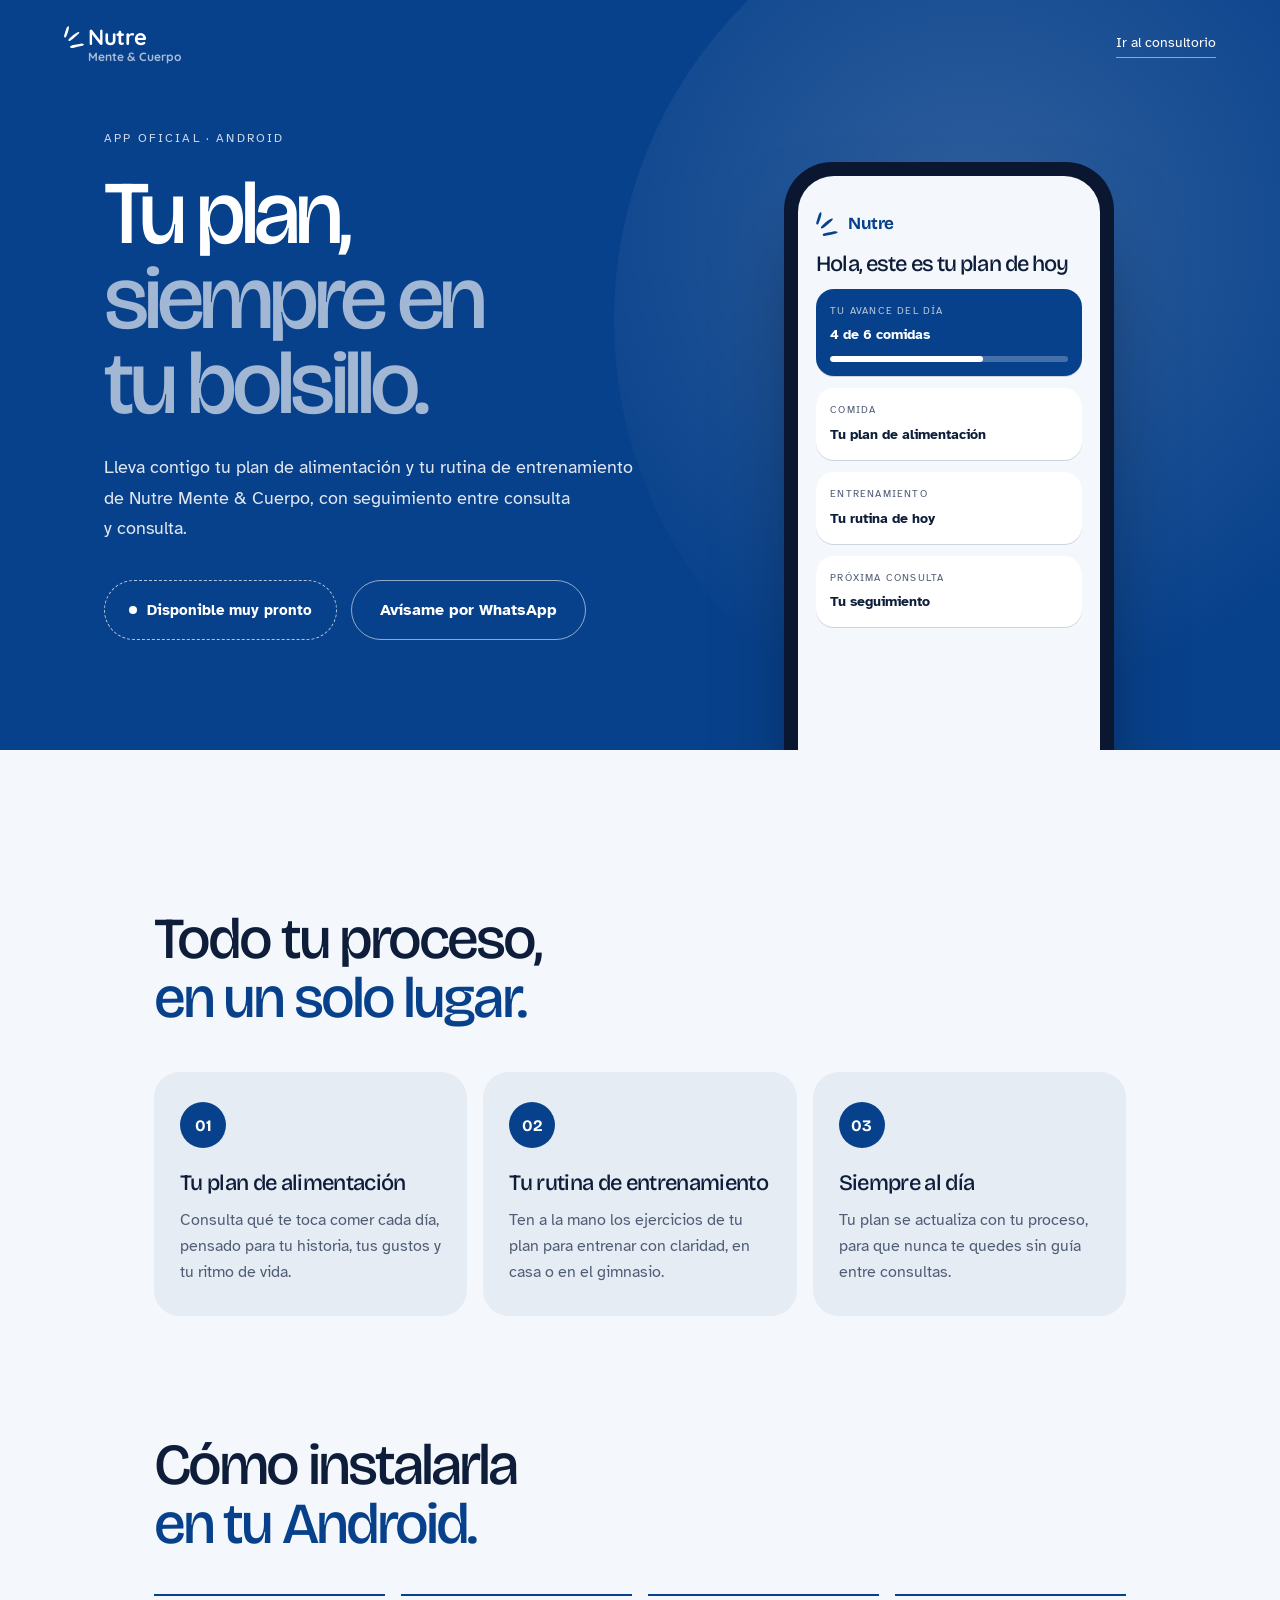
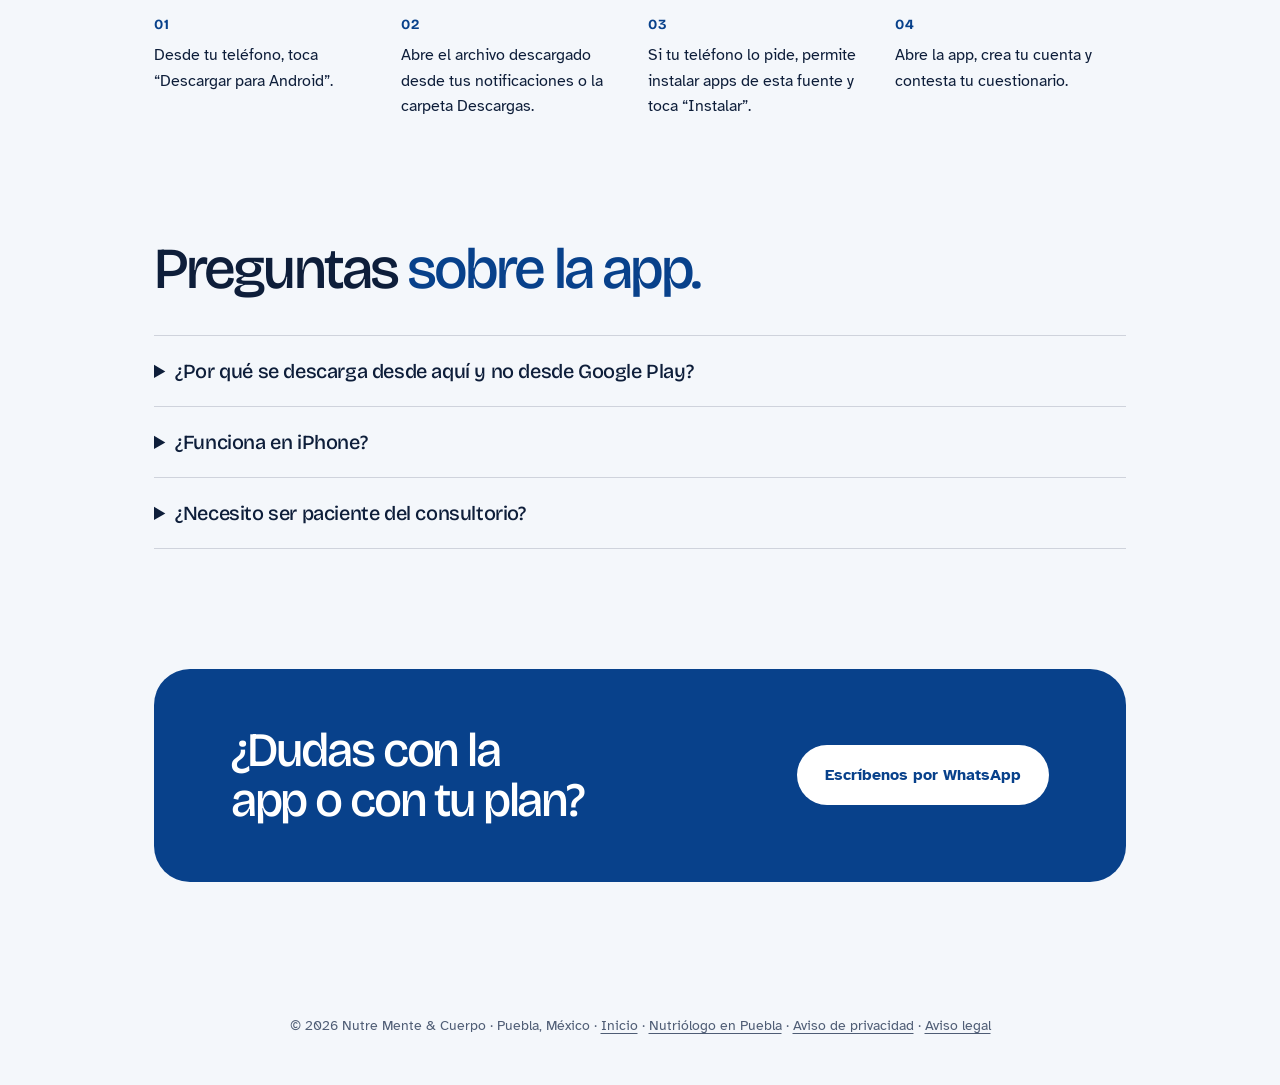
==== app/index.html @ 56020a26 "Pagina propia de la app en /app/" ====
<!doctype html>
<html lang="es">
  <head>
    <meta charset="UTF-8" />
    <meta name="viewport" content="width=device-width, initial-scale=1.0, viewport-fit=cover" />
    <base href="/" />
    <title>App Nutre Mente & Cuerpo | Descarga para Android</title>
    <meta name="description" content="Descarga la app de Nutre Mente & Cuerpo: tu plan de alimentación y tu rutina de entrenamiento siempre a la mano. Consultorio de nutrición y psicología en Puebla." />
    <link rel="canonical" href="https://nutrementeycuerpo.github.io/app/" />
    <meta name="theme-color" content="#08418b" />
    <link rel="icon" href="favicon.svg" type="image/svg+xml" />
    <link rel="apple-touch-icon" href="apple-touch-icon.png" />
    <meta property="og:type" content="website" />
    <meta property="og:locale" content="es_MX" />
    <meta property="og:title" content="App Nutre Mente & Cuerpo" />
    <meta property="og:description" content="Tu plan de alimentación y tu rutina, siempre en tu bolsillo." />
    <meta property="og:url" content="https://nutrementeycuerpo.github.io/app/" />
    <meta property="og:image" content="https://nutrementeycuerpo.github.io/og-image.jpg" />
    <meta name="twitter:card" content="summary_large_image" />
    <link rel="preconnect" href="https://fonts.googleapis.com" />
    <link rel="preconnect" href="https://fonts.gstatic.com" crossorigin />
    <link rel="stylesheet" href="https://fonts.googleapis.com/css2?family=Atkinson+Hyperlegible:ital,wght@0,400;0,700;1,400&family=Bricolage+Grotesque:opsz,wght@12..96,400..700&family=Quicksand:wght@500;700&display=swap" />
    <link rel="stylesheet" href="styles.css?v=20261006u" />
    <style>
      body { background: var(--paper); }
      .ap-top { position: relative; z-index: 2; padding: 26px 5vw; display: flex; align-items: center; justify-content: space-between; gap: 16px; color: white; }
      .ap-top a.back { font-size: 14px; border-bottom: 1px solid rgba(255,255,255,.5); padding-bottom: 3px; }

      /* Hero */
      .ap-hero { position: relative; overflow: hidden; color: white; background: var(--forest); }
      .ap-hero::before { content: ""; position: absolute; right: -18vw; top: -10vw; width: 70vw; aspect-ratio: 1; border-radius: 50%; background: radial-gradient(circle at 40% 40%, rgba(255,255,255,.16), rgba(255,255,255,0) 62%); pointer-events: none; }
      .ap-hero-in { position: relative; max-width: 1200px; margin: 0 auto; padding: 40px 5vw 0; display: grid; grid-template-columns: 1.1fr .9fr; gap: 5vw; align-items: end; }
      .ap-hero-copy { padding-bottom: 110px; }
      .ap-kicker { font-size: 12px; letter-spacing: .18em; text-transform: uppercase; opacity: .8; }
      .ap-hero h1 { margin-top: 22px; font: 500 clamp(46px, 7vw, 96px)/.95 var(--display); letter-spacing: -.055em; }
      .ap-hero h1 span { display: block; opacity: .62; }
      .ap-lead { max-width: 46ch; margin-top: 26px; font-size: 18px; line-height: 1.7; opacity: .88; }

      .ap-actions { margin-top: 36px; display: flex; flex-wrap: wrap; gap: 14px; align-items: center; }
      .ap-btn { display: inline-flex; align-items: center; gap: 12px; min-height: 60px; padding: 0 28px; border-radius: 999px; background: white; color: var(--forest); font-size: 16px; font-weight: 700; transition: transform .3s ease; }
      .ap-btn:hover { transform: translateY(-2px); }
      .ap-btn svg { width: 22px; height: 22px; }
      .ap-btn-ghost { background: transparent; color: white; border: 1px solid rgba(255,255,255,.55); }
      .ap-meta { font-size: 13px; opacity: .75; }
      .ap-soon-tag { display: inline-flex; align-items: center; gap: 10px; min-height: 60px; padding: 0 24px; border-radius: 999px; border: 1px dashed rgba(255,255,255,.7); font-size: 15px; font-weight: 700; }
      .ap-soon-tag i { width: 8px; height: 8px; border-radius: 50%; background: white; animation: ap-pulse 1.6s ease-in-out infinite; }
      @keyframes ap-pulse { 50% { opacity: .25; } }
      .ap-soon { display: none; }
      .is-soon .ap-file { display: none; }
      .is-soon .ap-soon { display: inline-flex; }

      /* Teléfono */
      .ap-phone { justify-self: center; width: min(330px, 80vw); aspect-ratio: 9 / 18.5; margin-bottom: -90px; padding: 14px; border-radius: 48px; background: #0b1730; box-shadow: 0 50px 90px -30px rgba(0,0,0,.55); }
      .ap-screen { height: 100%; border-radius: 36px; overflow: hidden; display: flex; flex-direction: column; gap: 12px; padding: 36px 18px 20px; background: var(--paper); color: var(--ink); }
      .ap-screen .hdr { display: flex; align-items: center; gap: 10px; color: var(--forest); font: 700 17px/1 var(--display); letter-spacing: -.03em; }
      .ap-screen .hdr svg { width: 22px; height: 24px; fill: var(--forest); }
      .ap-screen .hi { margin-top: 4px; font: 500 22px/1.15 var(--display); letter-spacing: -.04em; }
      .ap-card { border-radius: 18px; padding: 14px; background: white; box-shadow: 0 1px 0 var(--line); }
      .ap-card small { display: block; color: var(--muted); font-size: 10px; letter-spacing: .12em; text-transform: uppercase; }
      .ap-card strong { display: block; margin-top: 4px; font-size: 14px; }
      .ap-card.blue { background: var(--forest); color: white; }
      .ap-card.blue small { color: rgba(255,255,255,.7); }
      .ap-bar { height: 6px; margin-top: 10px; border-radius: 99px; background: rgba(255,255,255,.25); overflow: hidden; }
      .ap-bar i { display: block; width: 64%; height: 100%; border-radius: inherit; background: white; }

      /* Secciones */
      .ap-sec { max-width: 1100px; margin: 0 auto; padding: 160px 5vw 40px; }
      .ap-sec + .ap-sec { padding-top: 80px; }
      .ap-sec h2 { max-width: 18ch; font: 500 clamp(34px, 4.6vw, 58px)/1.02 var(--display); letter-spacing: -.05em; color: var(--ink); }
      .ap-sec h2 span { color: var(--forest); }
      .ap-feats { margin-top: 44px; display: grid; grid-template-columns: repeat(3, 1fr); gap: 16px; }
      .ap-feat { padding: 30px 26px; border-radius: 26px; background: var(--cream); }
      .ap-feat b { display: grid; place-items: center; width: 46px; height: 46px; border-radius: 50%; background: var(--forest); color: white; font: 700 16px var(--display); }
      .ap-feat h3 { margin-top: 22px; font: 500 22px/1.2 var(--display); letter-spacing: -.03em; color: var(--ink); }
      .ap-feat p { margin-top: 10px; color: var(--muted); font-size: 16px; line-height: 1.65; }

      .ap-steps { margin-top: 40px; display: grid; grid-template-columns: repeat(4, 1fr); gap: 16px; counter-reset: s; list-style: none; }
      .ap-steps li { counter-increment: s; padding-top: 20px; border-top: 2px solid var(--forest); color: var(--ink); font-size: 16px; line-height: 1.6; }
      .ap-steps li::before { content: "0" counter(s); display: block; margin-bottom: 10px; color: var(--forest); font: 700 14px var(--display); letter-spacing: .08em; }

      .ap-faq { margin-top: 36px; }
      .ap-faq details { border-top: 1px solid var(--line); padding: 22px 0; }
      .ap-faq details:last-child { border-bottom: 1px solid var(--line); }
      .ap-faq summary { cursor: pointer; font: 500 20px/1.3 var(--display); letter-spacing: -.02em; color: var(--ink); }
      .ap-faq p { margin-top: 12px; max-width: 62ch; color: var(--muted); font-size: 16px; line-height: 1.7; }

      .ap-cta { max-width: 1100px; margin: 80px auto 0; padding: 0 5vw 100px; }
      .ap-cta-box { padding: 56px 6vw; border-radius: 36px; color: white; background: var(--forest); display: flex; flex-wrap: wrap; gap: 24px; align-items: center; justify-content: space-between; }
      .ap-cta-box h2 { max-width: 16ch; font: 500 clamp(30px, 4vw, 48px)/1.05 var(--display); letter-spacing: -.045em; }
      .ap-foot { padding: 32px 5vw 48px; text-align: center; font-size: 14px; color: var(--muted); }
      .ap-foot a { text-decoration: underline; text-underline-offset: 3px; }

      @media (max-width: 900px) {
        .ap-hero-in { grid-template-columns: 1fr; padding-top: 20px; }
        .ap-hero-copy { padding-bottom: 40px; }
        .ap-phone { width: min(260px, 72vw); }
        .ap-feats { grid-template-columns: 1fr; }
        .ap-steps { grid-template-columns: 1fr 1fr; }
        .ap-sec { padding-top: 140px; }
      }
      @media (max-width: 560px) {
        .ap-steps { grid-template-columns: 1fr; }
        .ap-top a.back { display: none; }
      }
      @media (prefers-reduced-motion: reduce) { .ap-soon-tag i { animation: none; } .ap-btn { transition: none; } }
    </style>
  </head>
  <!-- Mientras no exista el APK, deja la clase "is-soon" en <body>. Cuando subas el APK a GitHub Releases
       con el nombre nutre-mente-y-cuerpo.apk, quita "is-soon" y los botones de descarga se activan solos. -->
  <body class="is-soon">
    <section class="ap-hero">
      <header class="ap-top">
        <a class="brand brand-light" href="./" aria-label="Nutre Mente & Cuerpo, inicio">
          <svg aria-hidden="true" class="mark" viewBox="-0.5 0 265.9 295.4"><path d="M265.4,250.5c-9.2,10.7-21.2,15.6-34.9,18.4c-32.8,6.8-65.4,14.8-98.2,21.7c-10.9,2.2-21.9,3.6-32.9,4.2c-10.1,0.6-17-4.6-18.6-12.2c-1.6-7.9,3-16.1,13.2-18.7c16.8-4.3,34-7,51-10.6c25.8-5.4,51.4-11.5,77.2-16.2c15-2.8,29.9-0.7,43.1,8L265.4,250.5z M56.4,0c-11.1,6.7-20,15.6-24.1,27.9c-10.6,31.8-20.7,63.8-30.4,96c-1.9,6.3-2.4,13-1.5,19.5c0.6,4.3,4.3,10.3,7.8,11.3c4.1,1.1,9.9-1.8,14.2-4.2c2.5-1.4,4.1-5.1,5.4-8.1c14.8-35.8,29.3-71.7,35.6-110.1C65.1,22,61.3,10.8,60,0H56.4z M175.2,87.6c-28.9,18.3-58.2,35.8-81.7,61.4c-5.6,6.1-12.9,10.7-19,16.4c-5.4,5.1-11,10.2-15.2,16.3c-3.8,5.4-4,12.1,1.4,17.3c5.1,4.9,11.3,4.4,16.7,1.1c11.5-7,23.4-13.7,33.7-22.2c20.5-17.1,40.1-35.2,59.9-53c7.8-7,15.6-14.1,23.1-21.4c5.8-5.7,10.5-12.2,9.6-21.6C193,79.2,183.7,82.2,175.2,87.6z" /></svg>
          <span translate="no"><strong>Nutre</strong><small>Mente &amp; Cuerpo</small></span>
        </a>
        <a class="back" href="./">Ir al consultorio</a>
      </header>
      <div class="ap-hero-in">
        <div class="ap-hero-copy">
          <div class="ap-kicker">App oficial · Android</div>
          <h1>Tu plan, <span>siempre en tu bolsillo.</span></h1>
          <p class="ap-lead">
            Lleva contigo tu plan de alimentación y tu rutina de entrenamiento de Nutre Mente &amp; Cuerpo,
            con seguimiento entre consulta y consulta.
          </p>
          <div class="ap-actions">
            <a class="ap-btn ap-file" href="https://github.com/nutrementeycuerpo/nutrementeycuerpo.github.io/releases/latest/download/nutre-mente-y-cuerpo.apk" download>
              <svg aria-hidden="true" viewBox="0 0 24 24" fill="none" stroke="currentColor" stroke-width="2" stroke-linecap="round" stroke-linejoin="round"><path d="M12 3v12M7 10l5 5 5-5M5 21h14" /></svg>
              Descargar para Android
            </a>
            <span class="ap-meta ap-file">Archivo APK · Para teléfonos Android</span>
            <span class="ap-soon-tag ap-soon"><i></i>Disponible muy pronto</span>
            <a class="ap-btn ap-btn-ghost ap-soon" href="https://wa.me/5212215755446?text=Hola%2C%20quiero%20que%20me%20avisen%20cuando%20est%C3%A9%20lista%20la%20app%20de%20Nutre%20Mente%20%26%20Cuerpo" target="_blank" rel="noreferrer">Avísame por WhatsApp</a>
          </div>
        </div>
        <div class="ap-phone" aria-hidden="true">
          <div class="ap-screen">
            <div class="hdr"><svg viewBox="-0.5 0 265.9 295.4"><path d="M265.4,250.5c-9.2,10.7-21.2,15.6-34.9,18.4c-32.8,6.8-65.4,14.8-98.2,21.7c-10.9,2.2-21.9,3.6-32.9,4.2c-10.1,0.6-17-4.6-18.6-12.2c-1.6-7.9,3-16.1,13.2-18.7c16.8-4.3,34-7,51-10.6c25.8-5.4,51.4-11.5,77.2-16.2c15-2.8,29.9-0.7,43.1,8L265.4,250.5z M56.4,0c-11.1,6.7-20,15.6-24.1,27.9c-10.6,31.8-20.7,63.8-30.4,96c-1.9,6.3-2.4,13-1.5,19.5c0.6,4.3,4.3,10.3,7.8,11.3c4.1,1.1,9.9-1.8,14.2-4.2c2.5-1.4,4.1-5.1,5.4-8.1c14.8-35.8,29.3-71.7,35.6-110.1C65.1,22,61.3,10.8,60,0H56.4z M175.2,87.6c-28.9,18.3-58.2,35.8-81.7,61.4c-5.6,6.1-12.9,10.7-19,16.4c-5.4,5.1-11,10.2-15.2,16.3c-3.8,5.4-4,12.1,1.4,17.3c5.1,4.9,11.3,4.4,16.7,1.1c11.5-7,23.4-13.7,33.7-22.2c20.5-17.1,40.1-35.2,59.9-53c7.8-7,15.6-14.1,23.1-21.4c5.8-5.7,10.5-12.2,9.6-21.6C193,79.2,183.7,82.2,175.2,87.6z" /></svg>Nutre</div>
            <div class="hi">Hola, este es tu plan de hoy</div>
            <div class="ap-card blue"><small>Tu avance del día</small><strong>4 de 6 comidas</strong><div class="ap-bar"><i></i></div></div>
            <div class="ap-card"><small>Comida</small><strong>Tu plan de alimentación</strong></div>
            <div class="ap-card"><small>Entrenamiento</small><strong>Tu rutina de hoy</strong></div>
            <div class="ap-card"><small>Próxima consulta</small><strong>Tu seguimiento</strong></div>
          </div>
        </div>
      </div>
    </section>

    <main>
      <section class="ap-sec">
        <h2>Todo tu proceso, <span>en un solo lugar.</span></h2>
        <div class="ap-feats">
          <article class="ap-feat">
            <b>01</b>
            <h3>Tu plan de alimentación</h3>
            <p>Consulta qué te toca comer cada día, pensado para tu historia, tus gustos y tu ritmo de vida.</p>
          </article>
          <article class="ap-feat">
            <b>02</b>
            <h3>Tu rutina de entrenamiento</h3>
            <p>Ten a la mano los ejercicios de tu plan para entrenar con claridad, en casa o en el gimnasio.</p>
          </article>
          <article class="ap-feat">
            <b>03</b>
            <h3>Siempre al día</h3>
            <p>Tu plan se actualiza con tu proceso, para que nunca te quedes sin guía entre consultas.</p>
          </article>
        </div>
      </section>

      <section class="ap-sec">
        <h2>Cómo instalarla <span>en tu Android.</span></h2>
        <ol class="ap-steps">
          <li>Desde tu teléfono, toca “Descargar para Android”.</li>
          <li>Abre el archivo descargado desde tus notificaciones o la carpeta Descargas.</li>
          <li>Si tu teléfono lo pide, permite instalar apps de esta fuente y toca “Instalar”.</li>
          <li>Abre la app, crea tu cuenta y contesta tu cuestionario.</li>
        </ol>
      </section>

      <section class="ap-sec">
        <h2>Preguntas <span>sobre la app.</span></h2>
        <div class="ap-faq">
          <details>
            <summary>¿Por qué se descarga desde aquí y no desde Google Play?</summary>
            <p>Por ahora la app se instala con un archivo APK directamente desde esta página. Es nuestra app oficial; solo descárgala desde este sitio.</p>
          </details>
          <details>
            <summary>¿Funciona en iPhone?</summary>
            <p>Esta descarga es solo para teléfonos Android. Si tienes iPhone, escríbenos por WhatsApp y te contamos cómo llevar tu seguimiento.</p>
          </details>
          <details>
            <summary>¿Necesito ser paciente del consultorio?</summary>
            <p>La app está pensada para acompañar tu proceso de nutrición con nosotros. Si aún no eres paciente, escríbenos y te ayudamos a agendar tu primera consulta.</p>
          </details>
        </div>
      </section>

      <section class="ap-cta">
        <div class="ap-cta-box">
          <h2>¿Dudas con la app o con tu plan?</h2>
          <a class="ap-btn" href="https://wa.me/5212215755446?text=Hola%2C%20tengo%20una%20duda%20sobre%20la%20app%20de%20Nutre%20Mente%20%26%20Cuerpo" target="_blank" rel="noreferrer">Escríbenos por WhatsApp</a>
        </div>
      </section>
    </main>

    <footer class="ap-foot">
      © 2026 Nutre Mente &amp; Cuerpo · Puebla, México ·
      <a href="./">Inicio</a> ·
      <a href="nutriologo-puebla.html">Nutriólogo en Puebla</a> ·
      <a href="aviso-de-privacidad.html">Aviso de privacidad</a> ·
      <a href="aviso-legal.html">Aviso legal</a>
    </footer>
  </body>
</html>
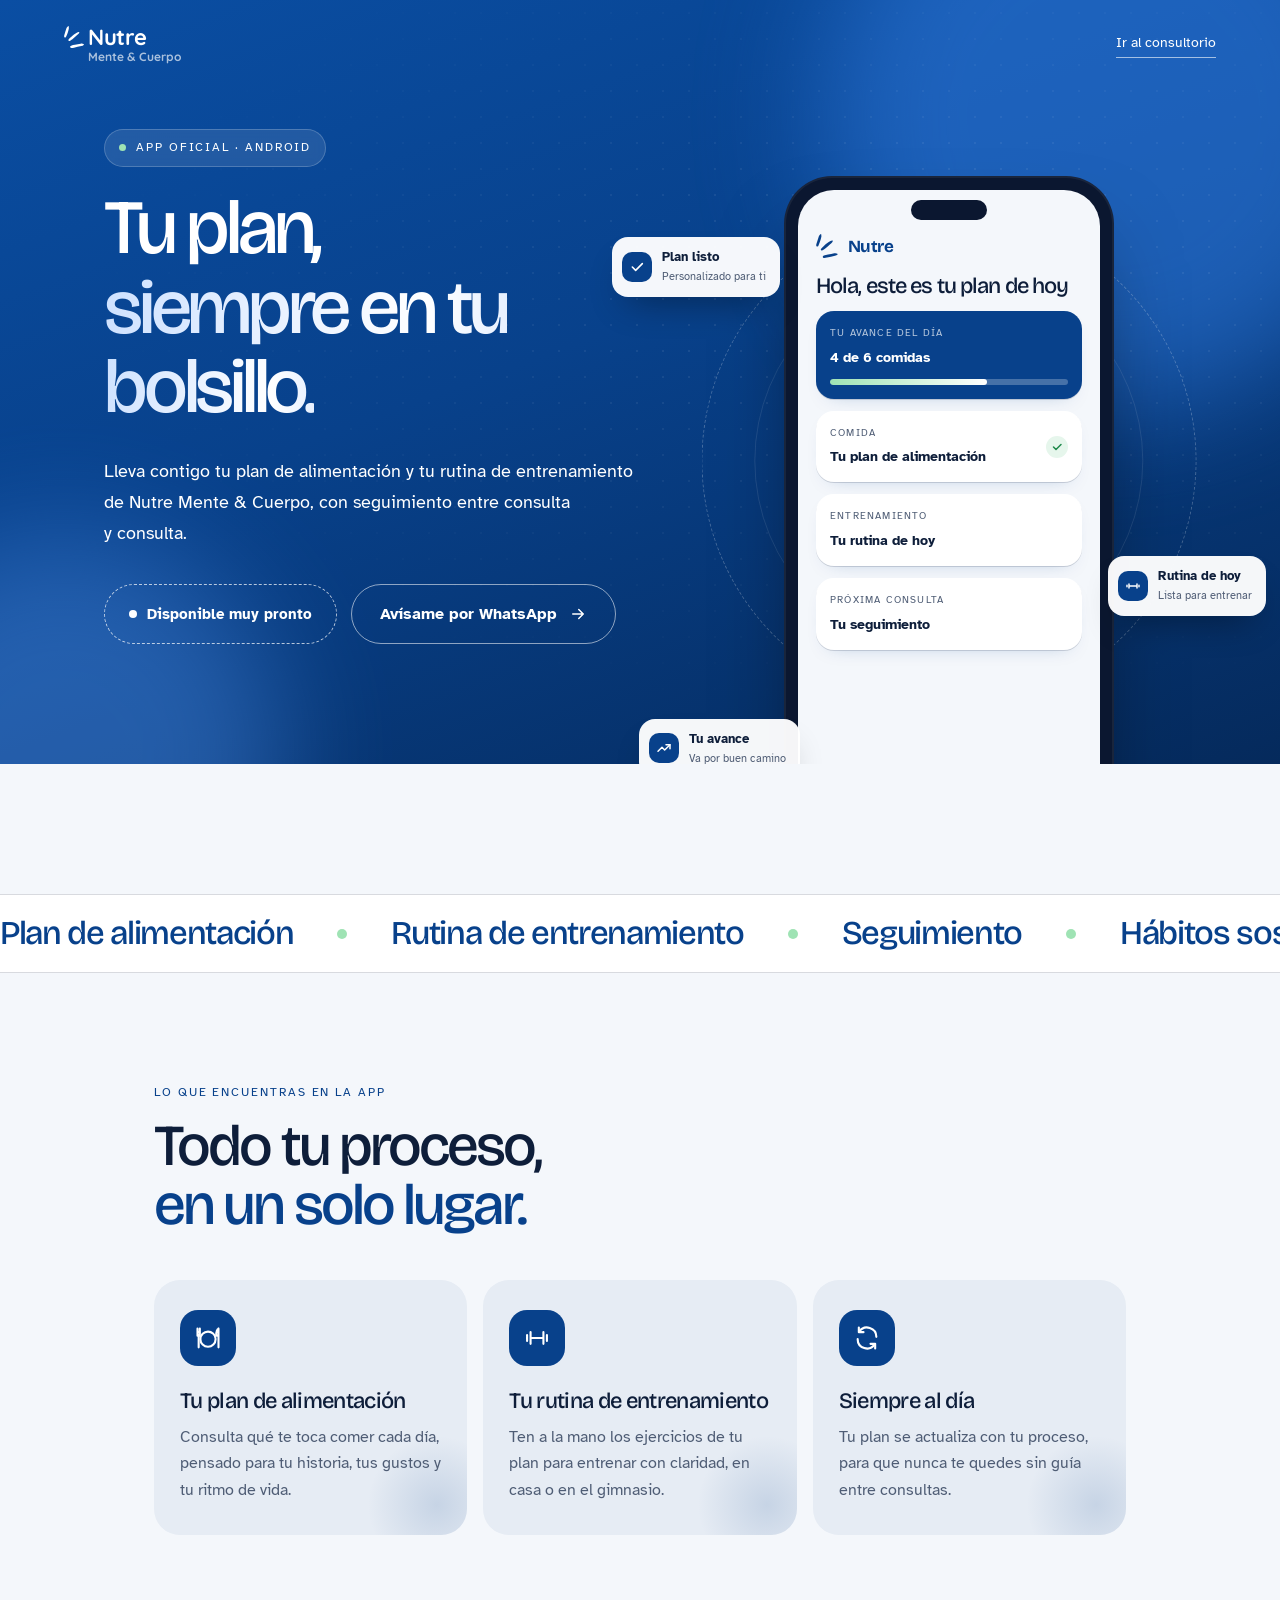
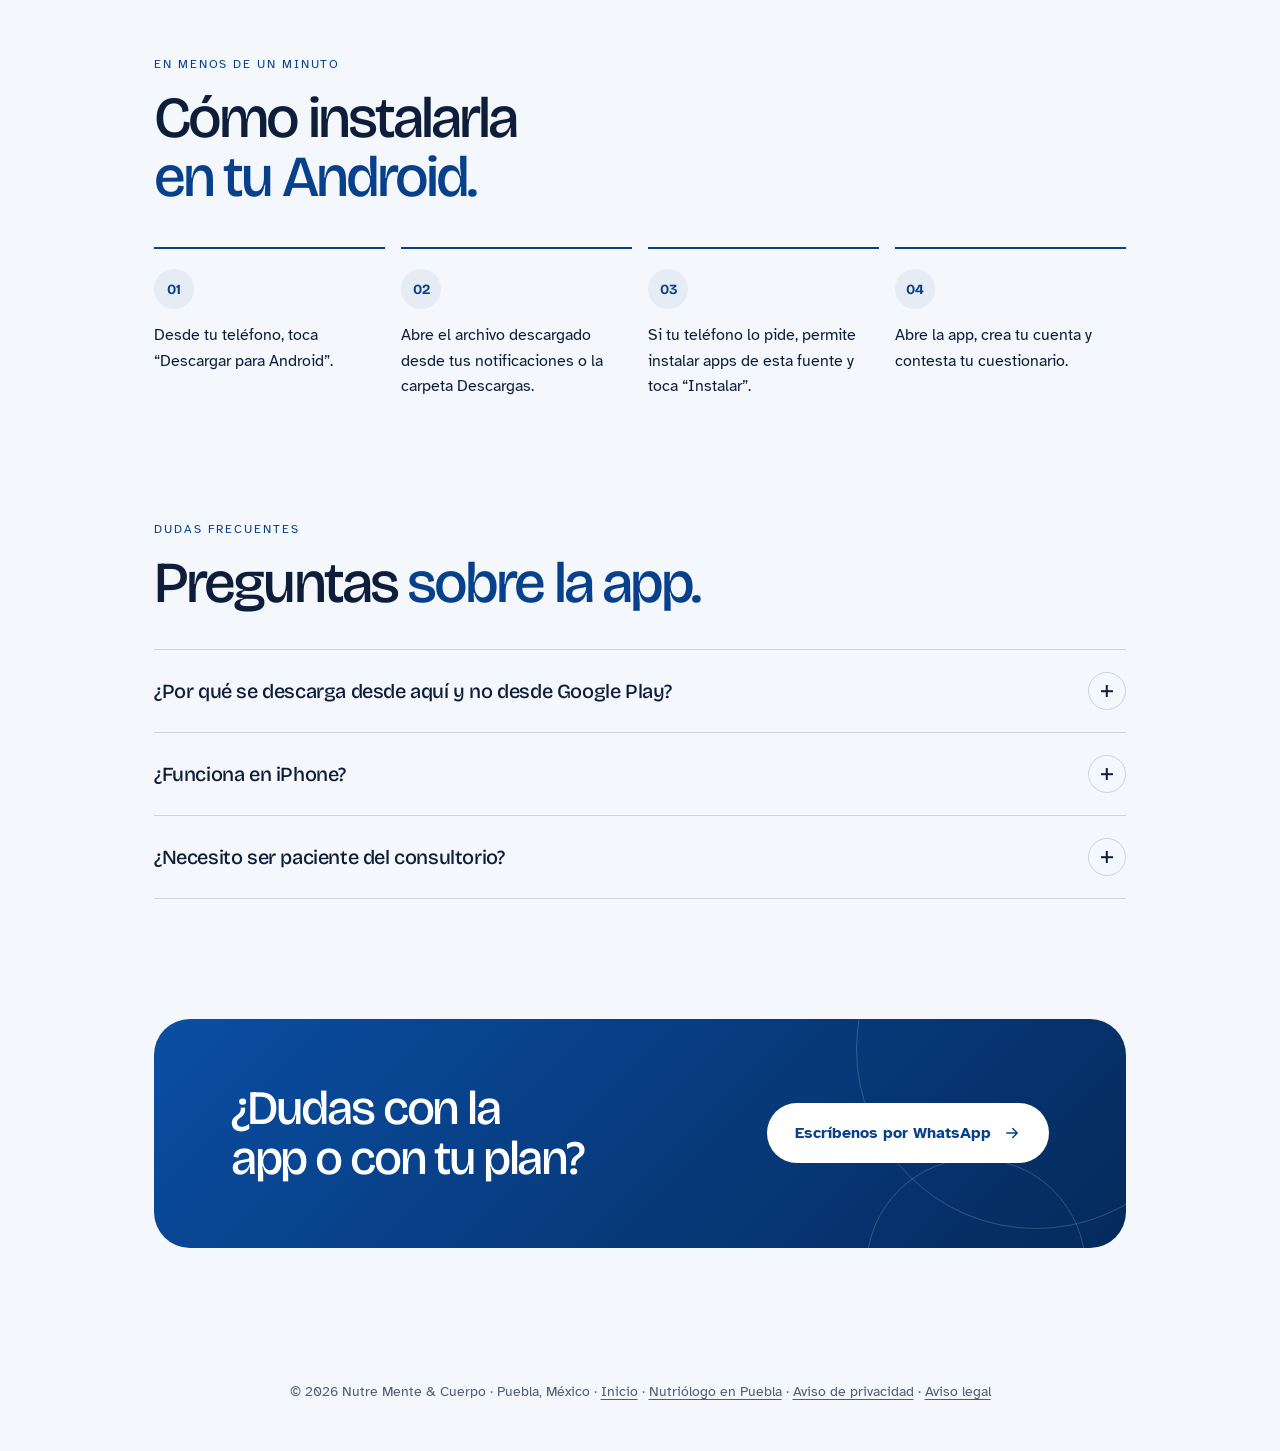
==== commit 36f30403: "Pagina de la app: animaciones y nuevo diseno" ====
--- a/app/index.html
+++ b/app/index.html
@@ -21,94 +21,215 @@
     <link rel="preconnect" href="https://fonts.gstatic.com" crossorigin />
     <link rel="stylesheet" href="https://fonts.googleapis.com/css2?family=Atkinson+Hyperlegible:ital,wght@0,400;0,700;1,400&family=Bricolage+Grotesque:opsz,wght@12..96,400..700&family=Quicksand:wght@500;700&display=swap" />
     <link rel="stylesheet" href="styles.css?v=20261006u" />
+    <script>document.documentElement.classList.add("js");</script>
     <style>
-      body { background: var(--paper); }
-      .ap-top { position: relative; z-index: 2; padding: 26px 5vw; display: flex; align-items: center; justify-content: space-between; gap: 16px; color: white; }
-      .ap-top a.back { font-size: 14px; border-bottom: 1px solid rgba(255,255,255,.5); padding-bottom: 3px; }
-
-      /* Hero */
-      .ap-hero { position: relative; overflow: hidden; color: white; background: var(--forest); }
-      .ap-hero::before { content: ""; position: absolute; right: -18vw; top: -10vw; width: 70vw; aspect-ratio: 1; border-radius: 50%; background: radial-gradient(circle at 40% 40%, rgba(255,255,255,.16), rgba(255,255,255,0) 62%); pointer-events: none; }
-      .ap-hero-in { position: relative; max-width: 1200px; margin: 0 auto; padding: 40px 5vw 0; display: grid; grid-template-columns: 1.1fr .9fr; gap: 5vw; align-items: end; }
-      .ap-hero-copy { padding-bottom: 110px; }
-      .ap-kicker { font-size: 12px; letter-spacing: .18em; text-transform: uppercase; opacity: .8; }
-      .ap-hero h1 { margin-top: 22px; font: 500 clamp(46px, 7vw, 96px)/.95 var(--display); letter-spacing: -.055em; }
-      .ap-hero h1 span { display: block; opacity: .62; }
+      :root { --ez: cubic-bezier(.22, 1, .36, 1); }
+      body { background: var(--paper); overflow-x: hidden; }
+
+      /* ---------- Barra superior ---------- */
+      .ap-top { position: relative; z-index: 3; padding: 26px 5vw; display: flex; align-items: center; justify-content: space-between; gap: 16px; color: white; }
+      .ap-top a.back { position: relative; font-size: 14px; padding-bottom: 3px; }
+      .ap-top a.back::after { content: ""; position: absolute; left: 0; bottom: 0; width: 100%; height: 1px; background: rgba(255,255,255,.6); transform-origin: right; transition: transform .5s var(--ez); }
+      .ap-top a.back:hover::after { transform: scaleX(0); }
+
+      /* ---------- Hero ---------- */
+      .ap-hero { position: relative; overflow: hidden; color: white; background: linear-gradient(160deg, #0a4ea3 0%, var(--forest) 45%, var(--forest-deep) 100%); }
+      .ap-blob { position: absolute; border-radius: 50%; filter: blur(60px); opacity: .55; pointer-events: none; }
+      .ap-blob.b1 { width: 46vw; height: 46vw; right: -10vw; top: -14vw; background: #2f7be0; animation: ap-drift 16s ease-in-out infinite alternate; }
+      .ap-blob.b2 { width: 34vw; height: 34vw; left: -12vw; bottom: -16vw; background: #5aa0ff; opacity: .35; animation: ap-drift 20s ease-in-out infinite alternate-reverse; }
+      @keyframes ap-drift { to { transform: translate(-6vw, 5vw) scale(1.12); } }
+      .ap-grid-bg { position: absolute; inset: 0; pointer-events: none; opacity: .18;
+        background-image: radial-gradient(rgba(255,255,255,.55) 1px, transparent 1.2px); background-size: 26px 26px;
+        -webkit-mask-image: radial-gradient(ellipse at 70% 40%, #000 0%, transparent 65%); mask-image: radial-gradient(ellipse at 70% 40%, #000 0%, transparent 65%); }
+
+      .ap-hero-in { position: relative; z-index: 2; max-width: 1200px; margin: 0 auto; padding: 40px 5vw 0; display: grid; grid-template-columns: 1.1fr .9fr; gap: 5vw; align-items: end; }
+      .ap-hero-copy { padding-bottom: 120px; }
+      .ap-kicker { display: inline-flex; align-items: center; gap: 10px; padding: 8px 14px; border-radius: 999px; background: rgba(255,255,255,.1); border: 1px solid rgba(255,255,255,.2); font-size: 12px; letter-spacing: .16em; text-transform: uppercase; backdrop-filter: blur(6px); }
+      .ap-kicker i { width: 7px; height: 7px; border-radius: 50%; background: #9fe3b4; box-shadow: 0 0 0 0 rgba(159,227,180,.7); animation: ap-ping 2s infinite; }
+      @keyframes ap-ping { 70% { box-shadow: 0 0 0 10px rgba(159,227,180,0); } 100% { box-shadow: 0 0 0 0 rgba(159,227,180,0); } }
+      .ap-hero h1 { margin-top: 24px; font: 500 clamp(42px, 6vw, 84px)/.98 var(--display); letter-spacing: -.055em; }
+      .ap-hero h1 .ln { display: block; overflow: hidden; padding-bottom: .06em; white-space: nowrap; }
+      .ap-hero h1 .ln > span { display: inline-block; }
+      .ap-hero h1 .soft { background: linear-gradient(90deg, #cfe2ff, #ffffff 40%, #9cc3ff 80%); background-size: 200% 100%; -webkit-background-clip: text; background-clip: text; color: transparent; animation: ap-shine 6s linear infinite; }
+      @keyframes ap-shine { to { background-position: -200% 0; } }
       .ap-lead { max-width: 46ch; margin-top: 26px; font-size: 18px; line-height: 1.7; opacity: .88; }
 
+      /* Entrada del hero */
+      .js .ap-in { opacity: 0; transform: translateY(26px); animation: ap-up .9s var(--ez) forwards; animation-delay: calc(var(--d, 0) * 1ms); }
+      .js .ap-hero h1 .ln > span { transform: translateY(105%); animation: ap-rise 1s var(--ez) forwards; animation-delay: calc(var(--d, 0) * 1ms); }
+      @keyframes ap-up { to { opacity: 1; transform: none; } }
+      @keyframes ap-rise { to { transform: none; } }
+
       .ap-actions { margin-top: 36px; display: flex; flex-wrap: wrap; gap: 14px; align-items: center; }
-      .ap-btn { display: inline-flex; align-items: center; gap: 12px; min-height: 60px; padding: 0 28px; border-radius: 999px; background: white; color: var(--forest); font-size: 16px; font-weight: 700; transition: transform .3s ease; }
-      .ap-btn:hover { transform: translateY(-2px); }
-      .ap-btn svg { width: 22px; height: 22px; }
+      .ap-btn { position: relative; overflow: hidden; display: inline-flex; align-items: center; gap: 12px; min-height: 60px; padding: 0 28px; border-radius: 999px; background: white; color: var(--forest); font-size: 16px; font-weight: 700; transition: transform .4s var(--ez), box-shadow .4s var(--ez); }
+      .ap-btn:hover { transform: translateY(-3px); box-shadow: 0 16px 30px -14px rgba(0,0,0,.45); }
+      .ap-btn::before { content: ""; position: absolute; inset: 0; background: linear-gradient(110deg, transparent 30%, rgba(255,255,255,.55) 50%, transparent 70%); transform: translateX(-120%); transition: transform .9s var(--ez); }
+      .ap-btn:hover::before { transform: translateX(120%); }
+      .ap-btn svg { width: 22px; height: 22px; transition: transform .4s var(--ez); }
+      .ap-btn:hover svg { transform: translateY(2px); }
+      .ap-btn .arr { width: 18px; height: 18px; }
+      .ap-btn:hover .arr { transform: translateX(4px); }
       .ap-btn-ghost { background: transparent; color: white; border: 1px solid rgba(255,255,255,.55); }
+      .ap-btn-ghost::before { background: linear-gradient(110deg, transparent 30%, rgba(255,255,255,.18) 50%, transparent 70%); }
       .ap-meta { font-size: 13px; opacity: .75; }
       .ap-soon-tag { display: inline-flex; align-items: center; gap: 10px; min-height: 60px; padding: 0 24px; border-radius: 999px; border: 1px dashed rgba(255,255,255,.7); font-size: 15px; font-weight: 700; }
       .ap-soon-tag i { width: 8px; height: 8px; border-radius: 50%; background: white; animation: ap-pulse 1.6s ease-in-out infinite; }
-      @keyframes ap-pulse { 50% { opacity: .25; } }
+      @keyframes ap-pulse { 50% { opacity: .25; transform: scale(.7); } }
       .ap-soon { display: none; }
       .is-soon .ap-file { display: none; }
       .is-soon .ap-soon { display: inline-flex; }
 
-      /* Teléfono */
-      .ap-phone { justify-self: center; width: min(330px, 80vw); aspect-ratio: 9 / 18.5; margin-bottom: -90px; padding: 14px; border-radius: 48px; background: #0b1730; box-shadow: 0 50px 90px -30px rgba(0,0,0,.55); }
-      .ap-screen { height: 100%; border-radius: 36px; overflow: hidden; display: flex; flex-direction: column; gap: 12px; padding: 36px 18px 20px; background: var(--paper); color: var(--ink); }
+      /* ---------- Teléfono ---------- */
+      .ap-stage { position: relative; justify-self: center; width: min(330px, 80vw); margin-bottom: -90px; }
+      .ap-ring { position: absolute; left: 50%; top: 42%; width: 150%; aspect-ratio: 1; border-radius: 50%; border: 1px dashed rgba(255,255,255,.25); transform: translate(-50%, -50%); animation: ap-spin 60s linear infinite; pointer-events: none; }
+      .ap-ring::before { content: ""; position: absolute; top: -5px; left: 50%; width: 10px; height: 10px; border-radius: 50%; background: #9fe3b4; box-shadow: 0 0 16px #9fe3b4; }
+      .ap-ring.r2 { width: 118%; border-style: solid; border-color: rgba(255,255,255,.1); animation-duration: 40s; animation-direction: reverse; }
+      .ap-ring.r2::before { background: white; box-shadow: 0 0 14px white; width: 7px; height: 7px; }
+      @keyframes ap-spin { to { transform: translate(-50%, -50%) rotate(360deg); } }
+      .js .ap-stage { opacity: 0; transform: translateY(70px) rotate(4deg); animation: ap-stage-in 1.3s var(--ez) .35s forwards; }
+      @keyframes ap-stage-in { to { opacity: 1; transform: none; } }
+      .ap-phone { position: relative; z-index: 1; width: 100%; aspect-ratio: 9 / 18.5; padding: 14px; border-radius: 48px; background: #0b1730; box-shadow: 0 50px 90px -30px rgba(0,0,0,.6), inset 0 0 0 2px rgba(255,255,255,.06); animation: ap-float 6s ease-in-out 1.7s infinite; }
+      .ap-phone::before { content: ""; position: absolute; top: 24px; left: 50%; width: 76px; height: 20px; border-radius: 999px; background: #0b1730; transform: translateX(-50%); z-index: 2; }
+      @keyframes ap-float { 50% { transform: translateY(-14px) rotate(-1deg); } }
+      .ap-screen { position: relative; height: 100%; border-radius: 36px; overflow: hidden; display: flex; flex-direction: column; gap: 12px; padding: 44px 18px 20px; background: var(--paper); color: var(--ink); }
+      .ap-screen::after { content: ""; position: absolute; inset: 0; background: linear-gradient(115deg, transparent 40%, rgba(255,255,255,.5) 50%, transparent 60%); transform: translateX(-100%); animation: ap-glare 7s ease-in-out 2.5s infinite; pointer-events: none; }
+      @keyframes ap-glare { 0%, 70% { transform: translateX(-100%); } 100% { transform: translateX(100%); } }
       .ap-screen .hdr { display: flex; align-items: center; gap: 10px; color: var(--forest); font: 700 17px/1 var(--display); letter-spacing: -.03em; }
       .ap-screen .hdr svg { width: 22px; height: 24px; fill: var(--forest); }
       .ap-screen .hi { margin-top: 4px; font: 500 22px/1.15 var(--display); letter-spacing: -.04em; }
-      .ap-card { border-radius: 18px; padding: 14px; background: white; box-shadow: 0 1px 0 var(--line); }
+      .ap-card { position: relative; border-radius: 18px; padding: 14px; background: white; box-shadow: 0 1px 0 var(--line), 0 8px 20px -14px rgba(8,65,139,.35); }
       .ap-card small { display: block; color: var(--muted); font-size: 10px; letter-spacing: .12em; text-transform: uppercase; }
       .ap-card strong { display: block; margin-top: 4px; font-size: 14px; }
+      .ap-card .tick { position: absolute; right: 14px; top: 50%; width: 22px; height: 22px; margin-top: -11px; border-radius: 50%; display: grid; place-items: center; background: #e6f6ec; color: #1f8a4c; }
+      .ap-card .tick svg { width: 12px; height: 12px; }
       .ap-card.blue { background: var(--forest); color: white; }
       .ap-card.blue small { color: rgba(255,255,255,.7); }
       .ap-bar { height: 6px; margin-top: 10px; border-radius: 99px; background: rgba(255,255,255,.25); overflow: hidden; }
-      .ap-bar i { display: block; width: 64%; height: 100%; border-radius: inherit; background: white; }
-
-      /* Secciones */
-      .ap-sec { max-width: 1100px; margin: 0 auto; padding: 160px 5vw 40px; }
+      .ap-bar i { display: block; width: 0; height: 100%; border-radius: inherit; background: linear-gradient(90deg, #9fe3b4, white); animation: ap-fill 2.4s var(--ez) 1.6s forwards; }
+      @keyframes ap-fill { to { width: 66%; } }
+      .js .ap-screen > * { opacity: 0; transform: translateY(14px); animation: ap-up .7s var(--ez) forwards; }
+      .js .ap-screen > :nth-child(1) { animation-delay: .9s; }
+      .js .ap-screen > :nth-child(2) { animation-delay: 1.05s; }
+      .js .ap-screen > :nth-child(3) { animation-delay: 1.25s; }
+      .js .ap-screen > :nth-child(4) { animation-delay: 1.45s; }
+      .js .ap-screen > :nth-child(5) { animation-delay: 1.65s; }
+      .js .ap-screen > :nth-child(6) { animation-delay: 1.85s; }
+      .ap-card .tick { transform: scale(0); animation: ap-pop .5s var(--ez) 2.6s forwards; }
+      @keyframes ap-pop { 60% { transform: scale(1.2); } to { transform: scale(1); } }
+
+      /* Burbujas flotantes alrededor del teléfono */
+      .ap-chip { position: absolute; z-index: 2; display: flex; align-items: center; gap: 10px; padding: 10px 14px 10px 10px; border-radius: 16px; background: rgba(255,255,255,.96); color: var(--ink); font-size: 13px; font-weight: 700; white-space: nowrap; box-shadow: 0 18px 36px -16px rgba(0,0,0,.45); }
+      .ap-chip b { display: grid; place-items: center; width: 30px; height: 30px; border-radius: 10px; background: var(--forest); color: white; }
+      .ap-chip b svg { width: 16px; height: 16px; }
+      .ap-chip small { display: block; color: var(--muted); font-size: 11px; font-weight: 400; }
+      .ap-chip.c1 { left: -52%; top: 9%; }
+      .ap-chip.c2 { right: -46%; top: 56%; }
+      .ap-chip.c3 { left: -44%; top: 80%; }
+      .js .ap-chip { opacity: 0; transform: scale(.6) translateY(10px); animation: ap-chip-in .8s var(--ez) forwards, ap-bob 5s ease-in-out infinite; }
+      .js .ap-chip.c1 { animation-delay: 2.2s, 3s; }
+      .js .ap-chip.c2 { animation-delay: 2.5s, 3.4s; }
+      .js .ap-chip.c3 { animation-delay: 2.8s, 3.8s; }
+      @keyframes ap-chip-in { to { opacity: 1; transform: none; } }
+      @keyframes ap-bob { 50% { translate: 0 -8px; } }
+
+      /* ---------- Cinta en movimiento ---------- */
+      .ap-marquee { position: relative; z-index: 1; overflow: hidden; padding: 22px 0; margin-top: 130px; border-block: 1px solid var(--line); background: white; }
+      .ap-marquee-track { display: flex; width: max-content; gap: 44px; animation: ap-marq 32s linear infinite; }
+      .ap-marquee span { display: inline-flex; align-items: center; gap: 44px; color: var(--forest); font: 500 clamp(22px, 2.6vw, 34px)/1 var(--display); letter-spacing: -.04em; white-space: nowrap; }
+      .ap-marquee span::after { content: ""; width: 10px; height: 10px; border-radius: 50%; background: #9fe3b4; }
+      @keyframes ap-marq { to { transform: translateX(-50%); } }
+
+      /* ---------- Secciones ---------- */
+      .ap-sec { max-width: 1100px; margin: 0 auto; padding: 110px 5vw 40px; }
       .ap-sec + .ap-sec { padding-top: 80px; }
-      .ap-sec h2 { max-width: 18ch; font: 500 clamp(34px, 4.6vw, 58px)/1.02 var(--display); letter-spacing: -.05em; color: var(--ink); }
+      .ap-eyebrow { color: var(--forest); font-size: 12px; letter-spacing: .16em; text-transform: uppercase; }
+      .ap-sec h2 { max-width: 18ch; margin-top: 14px; font: 500 clamp(34px, 4.6vw, 58px)/1.02 var(--display); letter-spacing: -.05em; color: var(--ink); }
       .ap-sec h2 span { color: var(--forest); }
+
+      /* Aparecer al hacer scroll */
+      .js .rv { opacity: 0; transform: translateY(34px); transition: opacity .9s var(--ez), transform .9s var(--ez); transition-delay: calc(var(--d, 0) * 1ms); }
+      .js .rv.in { opacity: 1; transform: none; }
+
       .ap-feats { margin-top: 44px; display: grid; grid-template-columns: repeat(3, 1fr); gap: 16px; }
-      .ap-feat { padding: 30px 26px; border-radius: 26px; background: var(--cream); }
-      .ap-feat b { display: grid; place-items: center; width: 46px; height: 46px; border-radius: 50%; background: var(--forest); color: white; font: 700 16px var(--display); }
+      .ap-feat { position: relative; overflow: hidden; padding: 30px 26px 32px; border-radius: 26px; background: var(--cream); transition: transform .5s var(--ez), box-shadow .5s var(--ez), background .5s var(--ez); }
+      .ap-feat::after { content: ""; position: absolute; right: -40px; bottom: -40px; width: 140px; height: 140px; border-radius: 50%; background: radial-gradient(circle, rgba(8,65,139,.14), transparent 70%); transition: transform .7s var(--ez); }
+      .ap-feat:hover { transform: translateY(-8px); background: white; box-shadow: 0 30px 50px -30px rgba(8,65,139,.45); }
+      .ap-feat:hover::after { transform: scale(1.8); }
+      .ap-ico { width: 56px; height: 56px; border-radius: 18px; display: grid; place-items: center; background: var(--forest); color: white; transition: transform .6s var(--ez); }
+      .ap-feat:hover .ap-ico { transform: rotate(-8deg) scale(1.06); }
+      .ap-ico svg { width: 28px; height: 28px; }
+      .ap-ico path, .ap-ico circle, .ap-ico rect { stroke-dasharray: 100; stroke-dashoffset: 100; }
+      .rv.in .ap-ico path, .rv.in .ap-ico circle, .rv.in .ap-ico rect, html:not(.js) .ap-ico * { animation: ap-draw 1.4s var(--ez) forwards; animation-delay: calc(var(--d, 0) * 1ms + 300ms); }
+      @keyframes ap-draw { to { stroke-dashoffset: 0; } }
       .ap-feat h3 { margin-top: 22px; font: 500 22px/1.2 var(--display); letter-spacing: -.03em; color: var(--ink); }
-      .ap-feat p { margin-top: 10px; color: var(--muted); font-size: 16px; line-height: 1.65; }
+      .ap-feat p { position: relative; z-index: 1; margin-top: 10px; color: var(--muted); font-size: 16px; line-height: 1.65; }
 
       .ap-steps { margin-top: 40px; display: grid; grid-template-columns: repeat(4, 1fr); gap: 16px; counter-reset: s; list-style: none; }
-      .ap-steps li { counter-increment: s; padding-top: 20px; border-top: 2px solid var(--forest); color: var(--ink); font-size: 16px; line-height: 1.6; }
-      .ap-steps li::before { content: "0" counter(s); display: block; margin-bottom: 10px; color: var(--forest); font: 700 14px var(--display); letter-spacing: .08em; }
+      .ap-steps li { position: relative; counter-increment: s; padding-top: 22px; color: var(--ink); font-size: 16px; line-height: 1.6; }
+      .ap-steps li::after { content: ""; position: absolute; left: 0; top: 0; width: 100%; height: 2px; background: var(--forest); transform-origin: left; }
+      .js .ap-steps li.rv::after { transform: scaleX(0); transition: transform 1.1s var(--ez); transition-delay: calc(var(--d, 0) * 1ms + 150ms); }
+      .js .ap-steps li.rv.in::after { transform: none; }
+      .ap-steps li::before { content: "0" counter(s); display: grid; place-items: center; width: 40px; height: 40px; margin-bottom: 14px; border-radius: 50%; background: var(--cream); color: var(--forest); font: 700 14px var(--display); }
 
       .ap-faq { margin-top: 36px; }
-      .ap-faq details { border-top: 1px solid var(--line); padding: 22px 0; }
+      .ap-faq details { border-top: 1px solid var(--line); }
       .ap-faq details:last-child { border-bottom: 1px solid var(--line); }
-      .ap-faq summary { cursor: pointer; font: 500 20px/1.3 var(--display); letter-spacing: -.02em; color: var(--ink); }
-      .ap-faq p { margin-top: 12px; max-width: 62ch; color: var(--muted); font-size: 16px; line-height: 1.7; }
+      .ap-faq summary { list-style: none; cursor: pointer; display: flex; align-items: center; justify-content: space-between; gap: 20px; padding: 22px 0; font: 500 20px/1.3 var(--display); letter-spacing: -.02em; color: var(--ink); transition: color .3s; }
+      .ap-faq summary::-webkit-details-marker { display: none; }
+      .ap-faq summary:hover { color: var(--forest); }
+      .ap-faq summary i { flex: none; position: relative; width: 38px; height: 38px; border-radius: 50%; border: 1px solid var(--line); transition: background .4s var(--ez), transform .5s var(--ez); }
+      .ap-faq summary i::before, .ap-faq summary i::after { content: ""; position: absolute; left: 50%; top: 50%; width: 12px; height: 1.6px; background: currentColor; transform: translate(-50%, -50%); }
+      .ap-faq summary i::after { transform: translate(-50%, -50%) rotate(90deg); transition: transform .5s var(--ez); }
+      .ap-faq details[open] summary i { background: var(--forest); color: white; border-color: var(--forest); transform: rotate(180deg); }
+      .ap-faq details[open] summary i::after { transform: translate(-50%, -50%) rotate(0); }
+      .ap-faq p { max-width: 62ch; padding-bottom: 24px; color: var(--muted); font-size: 16px; line-height: 1.7; }
+      .ap-faq details[open] p { animation: ap-up .6s var(--ez); }
 
       .ap-cta { max-width: 1100px; margin: 80px auto 0; padding: 0 5vw 100px; }
-      .ap-cta-box { padding: 56px 6vw; border-radius: 36px; color: white; background: var(--forest); display: flex; flex-wrap: wrap; gap: 24px; align-items: center; justify-content: space-between; }
-      .ap-cta-box h2 { max-width: 16ch; font: 500 clamp(30px, 4vw, 48px)/1.05 var(--display); letter-spacing: -.045em; }
+      .ap-cta-box { position: relative; overflow: hidden; padding: 64px 6vw; border-radius: 36px; color: white; background: linear-gradient(135deg, #0a4ea3, var(--forest-deep)); display: flex; flex-wrap: wrap; gap: 24px; align-items: center; justify-content: space-between; }
+      .ap-cta-box::before, .ap-cta-box::after { content: ""; position: absolute; border-radius: 50%; border: 1px solid rgba(255,255,255,.18); pointer-events: none; }
+      .ap-cta-box::before { width: 360px; height: 360px; right: -90px; top: -150px; animation: ap-breathe 7s ease-in-out infinite; }
+      .ap-cta-box::after { width: 220px; height: 220px; right: 40px; bottom: -130px; animation: ap-breathe 9s ease-in-out infinite reverse; }
+      @keyframes ap-breathe { 50% { transform: scale(1.15); } }
+      .ap-cta-box h2 { position: relative; max-width: 16ch; font: 500 clamp(30px, 4vw, 48px)/1.05 var(--display); letter-spacing: -.045em; }
+      .ap-cta-box .ap-btn { position: relative; }
       .ap-foot { padding: 32px 5vw 48px; text-align: center; font-size: 14px; color: var(--muted); }
-      .ap-foot a { text-decoration: underline; text-underline-offset: 3px; }
+      .ap-foot a { text-decoration: underline; text-underline-offset: 3px; transition: color .3s; }
+      .ap-foot a:hover { color: var(--forest); }
 
       @media (max-width: 900px) {
         .ap-hero-in { grid-template-columns: 1fr; padding-top: 20px; }
-        .ap-hero-copy { padding-bottom: 40px; }
-        .ap-phone { width: min(260px, 72vw); }
+        .ap-hero-copy { padding-bottom: 50px; }
+        .ap-stage { width: min(260px, 66vw); }
+        .ap-chip.c1 { left: -34%; top: 6%; }
+        .ap-chip.c2 { right: -30%; }
+        .ap-chip.c3 { display: none; }
         .ap-feats { grid-template-columns: 1fr; }
         .ap-steps { grid-template-columns: 1fr 1fr; }
-        .ap-sec { padding-top: 140px; }
+        .ap-marquee { margin-top: 120px; }
       }
       @media (max-width: 560px) {
         .ap-steps { grid-template-columns: 1fr; }
         .ap-top a.back { display: none; }
+        .ap-chip { font-size: 12px; padding: 8px 10px 8px 8px; }
+        .ap-chip b { width: 26px; height: 26px; }
+        .ap-chip small { display: none; }
+        .ap-chip.c1 { left: -26%; }
+        .ap-chip.c2 { right: -22%; }
       }
-      @media (prefers-reduced-motion: reduce) { .ap-soon-tag i { animation: none; } .ap-btn { transition: none; } }
+      @media (prefers-reduced-motion: reduce) {
+        *, *::before, *::after { animation-duration: .01ms !important; animation-iteration-count: 1 !important; animation-delay: 0s !important; transition-duration: .01ms !important; transition-delay: 0s !important; }
+        .ap-marquee-track { animation: none; }
+      }
     </style>
   </head>
   <!-- Mientras no exista el APK, deja la clase "is-soon" en <body>. Cuando subas el APK a GitHub Releases
        con el nombre nutre-mente-y-cuerpo.apk, quita "is-soon" y los botones de descarga se activan solos. -->
   <body class="is-soon">
     <section class="ap-hero">
+      <div class="ap-blob b1" aria-hidden="true"></div>
+      <div class="ap-blob b2" aria-hidden="true"></div>
+      <div class="ap-grid-bg" aria-hidden="true"></div>
       <header class="ap-top">
         <a class="brand brand-light" href="./" aria-label="Nutre Mente & Cuerpo, inicio">
           <svg aria-hidden="true" class="mark" viewBox="-0.5 0 265.9 295.4"><path d="M265.4,250.5c-9.2,10.7-21.2,15.6-34.9,18.4c-32.8,6.8-65.4,14.8-98.2,21.7c-10.9,2.2-21.9,3.6-32.9,4.2c-10.1,0.6-17-4.6-18.6-12.2c-1.6-7.9,3-16.1,13.2-18.7c16.8-4.3,34-7,51-10.6c25.8-5.4,51.4-11.5,77.2-16.2c15-2.8,29.9-0.7,43.1,8L265.4,250.5z M56.4,0c-11.1,6.7-20,15.6-24.1,27.9c-10.6,31.8-20.7,63.8-30.4,96c-1.9,6.3-2.4,13-1.5,19.5c0.6,4.3,4.3,10.3,7.8,11.3c4.1,1.1,9.9-1.8,14.2-4.2c2.5-1.4,4.1-5.1,5.4-8.1c14.8-35.8,29.3-71.7,35.6-110.1C65.1,22,61.3,10.8,60,0H56.4z M175.2,87.6c-28.9,18.3-58.2,35.8-81.7,61.4c-5.6,6.1-12.9,10.7-19,16.4c-5.4,5.1-11,10.2-15.2,16.3c-3.8,5.4-4,12.1,1.4,17.3c5.1,4.9,11.3,4.4,16.7,1.1c11.5-7,23.4-13.7,33.7-22.2c20.5-17.1,40.1-35.2,59.9-53c7.8-7,15.6-14.1,23.1-21.4c5.8-5.7,10.5-12.2,9.6-21.6C193,79.2,183.7,82.2,175.2,87.6z" /></svg>
@@ -118,51 +239,74 @@
       </header>
       <div class="ap-hero-in">
         <div class="ap-hero-copy">
-          <div class="ap-kicker">App oficial · Android</div>
-          <h1>Tu plan, <span>siempre en tu bolsillo.</span></h1>
-          <p class="ap-lead">
+          <div class="ap-kicker ap-in" style="--d:100"><i></i>App oficial · Android</div>
+          <h1>
+            <span class="ln"><span style="--d:220">Tu plan,</span></span>
+            <span class="ln"><span class="soft" style="--d:340">siempre en tu</span></span>
+            <span class="ln"><span class="soft" style="--d:460">bolsillo.</span></span>
+          </h1>
+          <p class="ap-lead ap-in" style="--d:650">
             Lleva contigo tu plan de alimentación y tu rutina de entrenamiento de Nutre Mente &amp; Cuerpo,
             con seguimiento entre consulta y consulta.
           </p>
-          <div class="ap-actions">
+          <div class="ap-actions ap-in" style="--d:800">
             <a class="ap-btn ap-file" href="https://github.com/nutrementeycuerpo/nutrementeycuerpo.github.io/releases/latest/download/nutre-mente-y-cuerpo.apk" download>
               <svg aria-hidden="true" viewBox="0 0 24 24" fill="none" stroke="currentColor" stroke-width="2" stroke-linecap="round" stroke-linejoin="round"><path d="M12 3v12M7 10l5 5 5-5M5 21h14" /></svg>
               Descargar para Android
             </a>
             <span class="ap-meta ap-file">Archivo APK · Para teléfonos Android</span>
             <span class="ap-soon-tag ap-soon"><i></i>Disponible muy pronto</span>
-            <a class="ap-btn ap-btn-ghost ap-soon" href="https://wa.me/5212215755446?text=Hola%2C%20quiero%20que%20me%20avisen%20cuando%20est%C3%A9%20lista%20la%20app%20de%20Nutre%20Mente%20%26%20Cuerpo" target="_blank" rel="noreferrer">Avísame por WhatsApp</a>
+            <a class="ap-btn ap-btn-ghost ap-soon" href="https://wa.me/5212215755446?text=Hola%2C%20quiero%20que%20me%20avisen%20cuando%20est%C3%A9%20lista%20la%20app%20de%20Nutre%20Mente%20%26%20Cuerpo" target="_blank" rel="noreferrer">
+              Avísame por WhatsApp
+              <svg class="arr" aria-hidden="true" viewBox="0 0 24 24" fill="none" stroke="currentColor" stroke-width="2" stroke-linecap="round" stroke-linejoin="round"><path d="M5 12h14M13 6l6 6-6 6" /></svg>
+            </a>
           </div>
         </div>
-        <div class="ap-phone" aria-hidden="true">
-          <div class="ap-screen">
-            <div class="hdr"><svg viewBox="-0.5 0 265.9 295.4"><path d="M265.4,250.5c-9.2,10.7-21.2,15.6-34.9,18.4c-32.8,6.8-65.4,14.8-98.2,21.7c-10.9,2.2-21.9,3.6-32.9,4.2c-10.1,0.6-17-4.6-18.6-12.2c-1.6-7.9,3-16.1,13.2-18.7c16.8-4.3,34-7,51-10.6c25.8-5.4,51.4-11.5,77.2-16.2c15-2.8,29.9-0.7,43.1,8L265.4,250.5z M56.4,0c-11.1,6.7-20,15.6-24.1,27.9c-10.6,31.8-20.7,63.8-30.4,96c-1.9,6.3-2.4,13-1.5,19.5c0.6,4.3,4.3,10.3,7.8,11.3c4.1,1.1,9.9-1.8,14.2-4.2c2.5-1.4,4.1-5.1,5.4-8.1c14.8-35.8,29.3-71.7,35.6-110.1C65.1,22,61.3,10.8,60,0H56.4z M175.2,87.6c-28.9,18.3-58.2,35.8-81.7,61.4c-5.6,6.1-12.9,10.7-19,16.4c-5.4,5.1-11,10.2-15.2,16.3c-3.8,5.4-4,12.1,1.4,17.3c5.1,4.9,11.3,4.4,16.7,1.1c11.5-7,23.4-13.7,33.7-22.2c20.5-17.1,40.1-35.2,59.9-53c7.8-7,15.6-14.1,23.1-21.4c5.8-5.7,10.5-12.2,9.6-21.6C193,79.2,183.7,82.2,175.2,87.6z" /></svg>Nutre</div>
-            <div class="hi">Hola, este es tu plan de hoy</div>
-            <div class="ap-card blue"><small>Tu avance del día</small><strong>4 de 6 comidas</strong><div class="ap-bar"><i></i></div></div>
-            <div class="ap-card"><small>Comida</small><strong>Tu plan de alimentación</strong></div>
-            <div class="ap-card"><small>Entrenamiento</small><strong>Tu rutina de hoy</strong></div>
-            <div class="ap-card"><small>Próxima consulta</small><strong>Tu seguimiento</strong></div>
+
+        <div class="ap-stage" aria-hidden="true">
+          <div class="ap-ring"></div>
+          <div class="ap-ring r2"></div>
+          <div class="ap-chip c1"><b><svg viewBox="0 0 24 24" fill="none" stroke="currentColor" stroke-width="2.4" stroke-linecap="round" stroke-linejoin="round"><path d="M5 12l5 5L20 7" /></svg></b><span>Plan listo<small>Personalizado para ti</small></span></div>
+          <div class="ap-chip c2"><b><svg viewBox="0 0 24 24" fill="none" stroke="currentColor" stroke-width="2.2" stroke-linecap="round"><path d="M6 9v6M18 9v6M3 11v2M21 11v2M6 12h12" /></svg></b><span>Rutina de hoy<small>Lista para entrenar</small></span></div>
+          <div class="ap-chip c3"><b><svg viewBox="0 0 24 24" fill="none" stroke="currentColor" stroke-width="2.2" stroke-linecap="round" stroke-linejoin="round"><path d="M3 17l6-6 4 4 8-8" /><path d="M15 7h6v6" /></svg></b><span>Tu avance<small>Va por buen camino</small></span></div>
+          <div class="ap-phone">
+            <div class="ap-screen">
+              <div class="hdr"><svg viewBox="-0.5 0 265.9 295.4"><path d="M265.4,250.5c-9.2,10.7-21.2,15.6-34.9,18.4c-32.8,6.8-65.4,14.8-98.2,21.7c-10.9,2.2-21.9,3.6-32.9,4.2c-10.1,0.6-17-4.6-18.6-12.2c-1.6-7.9,3-16.1,13.2-18.7c16.8-4.3,34-7,51-10.6c25.8-5.4,51.4-11.5,77.2-16.2c15-2.8,29.9-0.7,43.1,8L265.4,250.5z M56.4,0c-11.1,6.7-20,15.6-24.1,27.9c-10.6,31.8-20.7,63.8-30.4,96c-1.9,6.3-2.4,13-1.5,19.5c0.6,4.3,4.3,10.3,7.8,11.3c4.1,1.1,9.9-1.8,14.2-4.2c2.5-1.4,4.1-5.1,5.4-8.1c14.8-35.8,29.3-71.7,35.6-110.1C65.1,22,61.3,10.8,60,0H56.4z M175.2,87.6c-28.9,18.3-58.2,35.8-81.7,61.4c-5.6,6.1-12.9,10.7-19,16.4c-5.4,5.1-11,10.2-15.2,16.3c-3.8,5.4-4,12.1,1.4,17.3c5.1,4.9,11.3,4.4,16.7,1.1c11.5-7,23.4-13.7,33.7-22.2c20.5-17.1,40.1-35.2,59.9-53c7.8-7,15.6-14.1,23.1-21.4c5.8-5.7,10.5-12.2,9.6-21.6C193,79.2,183.7,82.2,175.2,87.6z" /></svg>Nutre</div>
+              <div class="hi">Hola, este es tu plan de hoy</div>
+              <div class="ap-card blue"><small>Tu avance del día</small><strong>4 de 6 comidas</strong><div class="ap-bar"><i></i></div></div>
+              <div class="ap-card"><small>Comida</small><strong>Tu plan de alimentación</strong><span class="tick"><svg viewBox="0 0 24 24" fill="none" stroke="currentColor" stroke-width="3" stroke-linecap="round" stroke-linejoin="round"><path d="M5 12l5 5L20 7" /></svg></span></div>
+              <div class="ap-card"><small>Entrenamiento</small><strong>Tu rutina de hoy</strong></div>
+              <div class="ap-card"><small>Próxima consulta</small><strong>Tu seguimiento</strong></div>
+            </div>
           </div>
         </div>
       </div>
     </section>
 
+    <div class="ap-marquee" aria-hidden="true">
+      <div class="ap-marquee-track">
+        <span>Plan de alimentación</span><span>Rutina de entrenamiento</span><span>Seguimiento</span><span>Hábitos sostenibles</span><span>Nutrición en Puebla</span>
+        <span>Plan de alimentación</span><span>Rutina de entrenamiento</span><span>Seguimiento</span><span>Hábitos sostenibles</span><span>Nutrición en Puebla</span>
+      </div>
+    </div>
+
     <main>
       <section class="ap-sec">
-        <h2>Todo tu proceso, <span>en un solo lugar.</span></h2>
+        <div class="ap-eyebrow rv">Lo que encuentras en la app</div>
+        <h2 class="rv" style="--d:80">Todo tu proceso, <span>en un solo lugar.</span></h2>
         <div class="ap-feats">
-          <article class="ap-feat">
-            <b>01</b>
+          <article class="ap-feat rv" style="--d:0">
+            <div class="ap-ico"><svg viewBox="0 0 24 24" fill="none" stroke="currentColor" stroke-width="1.8" stroke-linecap="round" stroke-linejoin="round"><circle cx="12" cy="13" r="6.5" pathLength="100" /><path d="M3 4v6M5 4v6M3 7h2M4 10v10M21 4c-2 1-2 4-2 6h2V4zM21 10v10" pathLength="100" /></svg></div>
             <h3>Tu plan de alimentación</h3>
             <p>Consulta qué te toca comer cada día, pensado para tu historia, tus gustos y tu ritmo de vida.</p>
           </article>
-          <article class="ap-feat">
-            <b>02</b>
+          <article class="ap-feat rv" style="--d:140">
+            <div class="ap-ico"><svg viewBox="0 0 24 24" fill="none" stroke="currentColor" stroke-width="1.8" stroke-linecap="round" stroke-linejoin="round"><path d="M6.5 7v10M17.5 7v10M3.5 9.5v5M20.5 9.5v5M6.5 12h11" pathLength="100" /></svg></div>
             <h3>Tu rutina de entrenamiento</h3>
             <p>Ten a la mano los ejercicios de tu plan para entrenar con claridad, en casa o en el gimnasio.</p>
           </article>
-          <article class="ap-feat">
-            <b>03</b>
+          <article class="ap-feat rv" style="--d:280">
+            <div class="ap-ico"><svg viewBox="0 0 24 24" fill="none" stroke="currentColor" stroke-width="1.8" stroke-linecap="round" stroke-linejoin="round"><path d="M20 11a8 8 0 0 0-14.6-4.5M4 13a8 8 0 0 0 14.6 4.5" pathLength="100" /><path d="M5 3v4h4M19 21v-4h-4" pathLength="100" /></svg></div>
             <h3>Siempre al día</h3>
             <p>Tu plan se actualiza con tu proceso, para que nunca te quedes sin guía entre consultas.</p>
           </article>
@@ -170,37 +314,42 @@
       </section>
 
       <section class="ap-sec">
-        <h2>Cómo instalarla <span>en tu Android.</span></h2>
+        <div class="ap-eyebrow rv">En menos de un minuto</div>
+        <h2 class="rv" style="--d:80">Cómo instalarla <span>en tu Android.</span></h2>
         <ol class="ap-steps">
-          <li>Desde tu teléfono, toca “Descargar para Android”.</li>
-          <li>Abre el archivo descargado desde tus notificaciones o la carpeta Descargas.</li>
-          <li>Si tu teléfono lo pide, permite instalar apps de esta fuente y toca “Instalar”.</li>
-          <li>Abre la app, crea tu cuenta y contesta tu cuestionario.</li>
+          <li class="rv" style="--d:0">Desde tu teléfono, toca “Descargar para Android”.</li>
+          <li class="rv" style="--d:150">Abre el archivo descargado desde tus notificaciones o la carpeta Descargas.</li>
+          <li class="rv" style="--d:300">Si tu teléfono lo pide, permite instalar apps de esta fuente y toca “Instalar”.</li>
+          <li class="rv" style="--d:450">Abre la app, crea tu cuenta y contesta tu cuestionario.</li>
         </ol>
       </section>
 
       <section class="ap-sec">
-        <h2>Preguntas <span>sobre la app.</span></h2>
-        <div class="ap-faq">
+        <div class="ap-eyebrow rv">Dudas frecuentes</div>
+        <h2 class="rv" style="--d:80">Preguntas <span>sobre la app.</span></h2>
+        <div class="ap-faq rv" style="--d:160">
           <details>
-            <summary>¿Por qué se descarga desde aquí y no desde Google Play?</summary>
+            <summary>¿Por qué se descarga desde aquí y no desde Google Play?<i aria-hidden="true"></i></summary>
             <p>Por ahora la app se instala con un archivo APK directamente desde esta página. Es nuestra app oficial; solo descárgala desde este sitio.</p>
           </details>
           <details>
-            <summary>¿Funciona en iPhone?</summary>
+            <summary>¿Funciona en iPhone?<i aria-hidden="true"></i></summary>
             <p>Esta descarga es solo para teléfonos Android. Si tienes iPhone, escríbenos por WhatsApp y te contamos cómo llevar tu seguimiento.</p>
           </details>
           <details>
-            <summary>¿Necesito ser paciente del consultorio?</summary>
+            <summary>¿Necesito ser paciente del consultorio?<i aria-hidden="true"></i></summary>
             <p>La app está pensada para acompañar tu proceso de nutrición con nosotros. Si aún no eres paciente, escríbenos y te ayudamos a agendar tu primera consulta.</p>
           </details>
         </div>
       </section>
 
       <section class="ap-cta">
-        <div class="ap-cta-box">
+        <div class="ap-cta-box rv">
           <h2>¿Dudas con la app o con tu plan?</h2>
-          <a class="ap-btn" href="https://wa.me/5212215755446?text=Hola%2C%20tengo%20una%20duda%20sobre%20la%20app%20de%20Nutre%20Mente%20%26%20Cuerpo" target="_blank" rel="noreferrer">Escríbenos por WhatsApp</a>
+          <a class="ap-btn" href="https://wa.me/5212215755446?text=Hola%2C%20tengo%20una%20duda%20sobre%20la%20app%20de%20Nutre%20Mente%20%26%20Cuerpo" target="_blank" rel="noreferrer">
+            Escríbenos por WhatsApp
+            <svg class="arr" aria-hidden="true" viewBox="0 0 24 24" fill="none" stroke="currentColor" stroke-width="2" stroke-linecap="round" stroke-linejoin="round"><path d="M5 12h14M13 6l6 6-6 6" /></svg>
+          </a>
         </div>
       </section>
     </main>
@@ -212,5 +361,17 @@
       <a href="aviso-de-privacidad.html">Aviso de privacidad</a> ·
       <a href="aviso-legal.html">Aviso legal</a>
     </footer>
+
+    <script>
+      // Hace aparecer cada bloque al llegar a él con el scroll
+      (function () {
+        var items = document.querySelectorAll(".rv");
+        if (!("IntersectionObserver" in window)) { items.forEach(function (el) { el.classList.add("in"); }); return; }
+        var io = new IntersectionObserver(function (entries) {
+          entries.forEach(function (e) { if (e.isIntersecting) { e.target.classList.add("in"); io.unobserve(e.target); } });
+        }, { threshold: 0.15, rootMargin: "0px 0px -40px 0px" });
+        items.forEach(function (el) { io.observe(el); });
+      })();
+    </script>
   </body>
 </html>
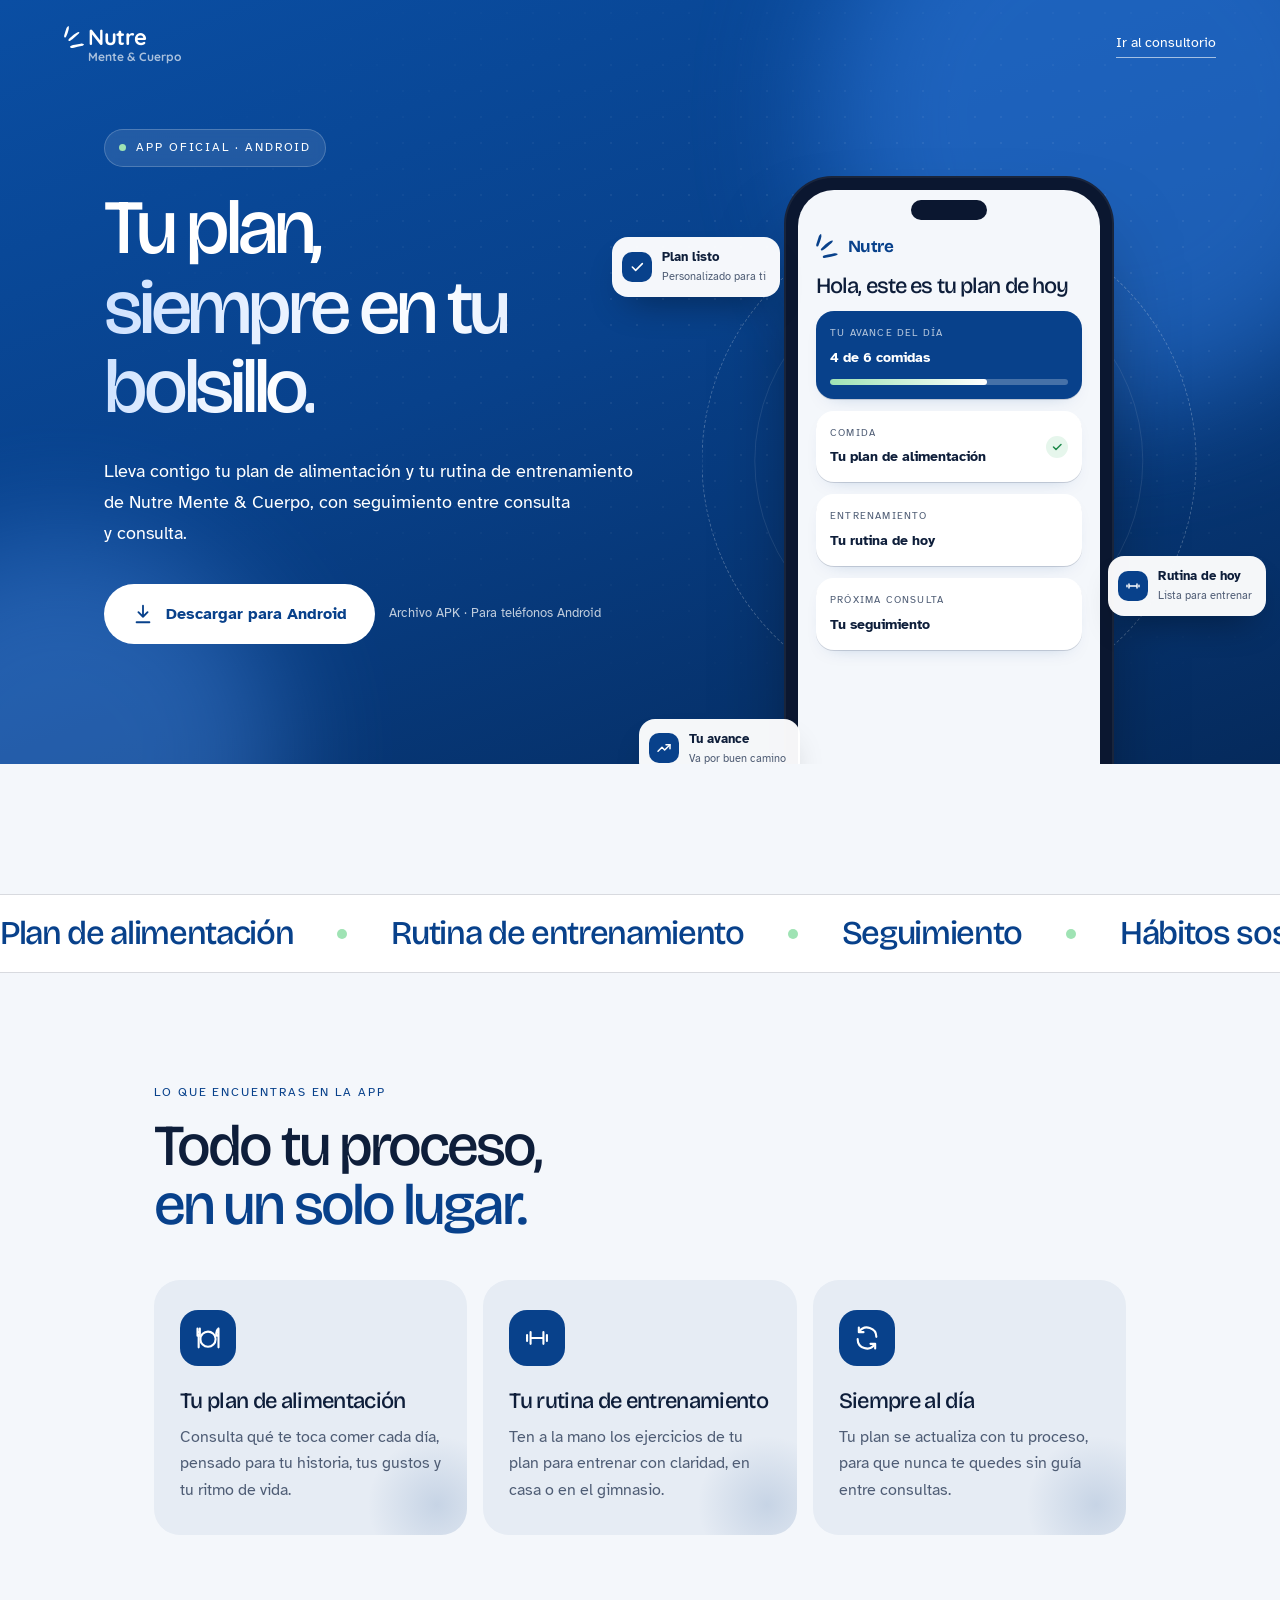
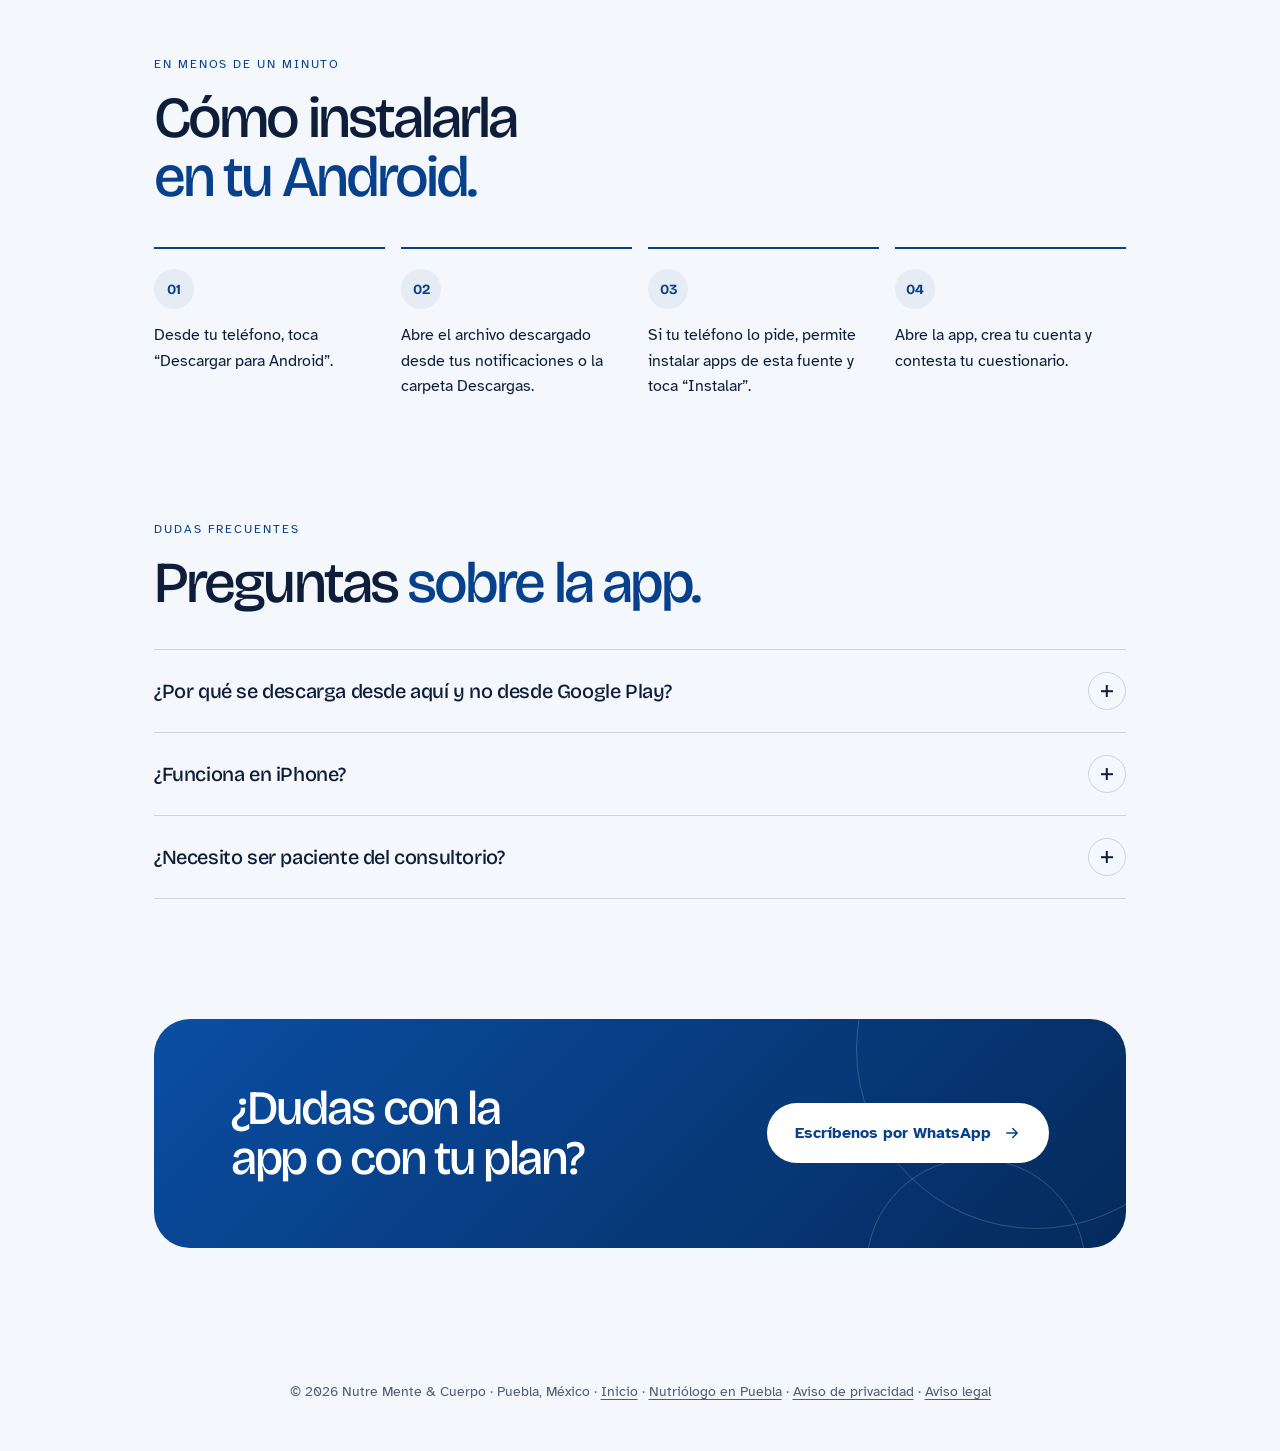
==== commit b4ffd738: "Activar descarga del APK v1.0.0" ====
--- a/app/index.html
+++ b/app/index.html
@@ -225,7 +225,7 @@
   </head>
   <!-- Mientras no exista el APK, deja la clase "is-soon" en <body>. Cuando subas el APK a GitHub Releases
        con el nombre nutre-mente-y-cuerpo.apk, quita "is-soon" y los botones de descarga se activan solos. -->
-  <body class="is-soon">
+  <body class="">
     <section class="ap-hero">
       <div class="ap-blob b1" aria-hidden="true"></div>
       <div class="ap-blob b2" aria-hidden="true"></div>
@@ -250,7 +250,7 @@
             con seguimiento entre consulta y consulta.
           </p>
           <div class="ap-actions ap-in" style="--d:800">
-            <a class="ap-btn ap-file" href="https://github.com/nutrementeycuerpo/nutrementeycuerpo.github.io/releases/latest/download/nutre-mente-y-cuerpo.apk" download>
+            <a class="ap-btn ap-file" href="https://github.com/nutrementeycuerpo/nutrementeycuerpo.github.io/releases/latest/download/nutrementeycuerpo.apk" download>
               <svg aria-hidden="true" viewBox="0 0 24 24" fill="none" stroke="currentColor" stroke-width="2" stroke-linecap="round" stroke-linejoin="round"><path d="M12 3v12M7 10l5 5 5-5M5 21h14" /></svg>
               Descargar para Android
             </a>
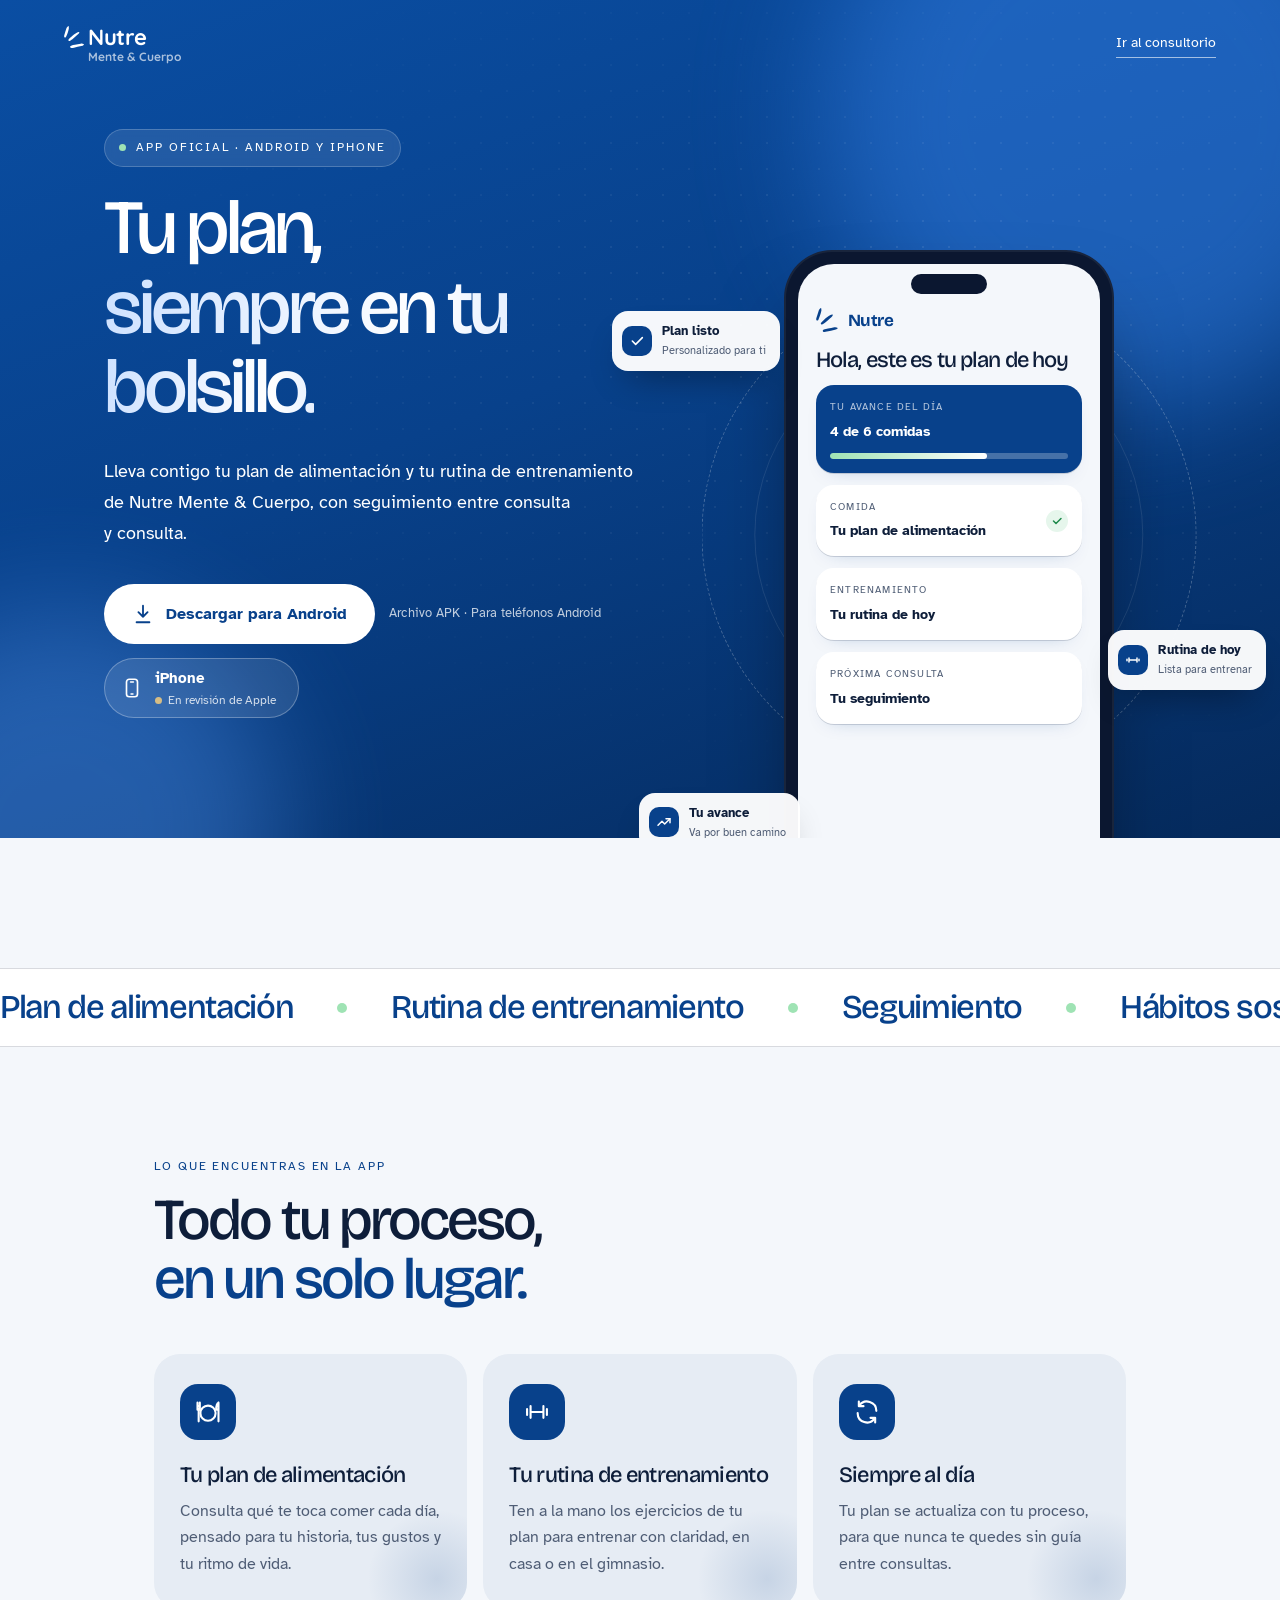
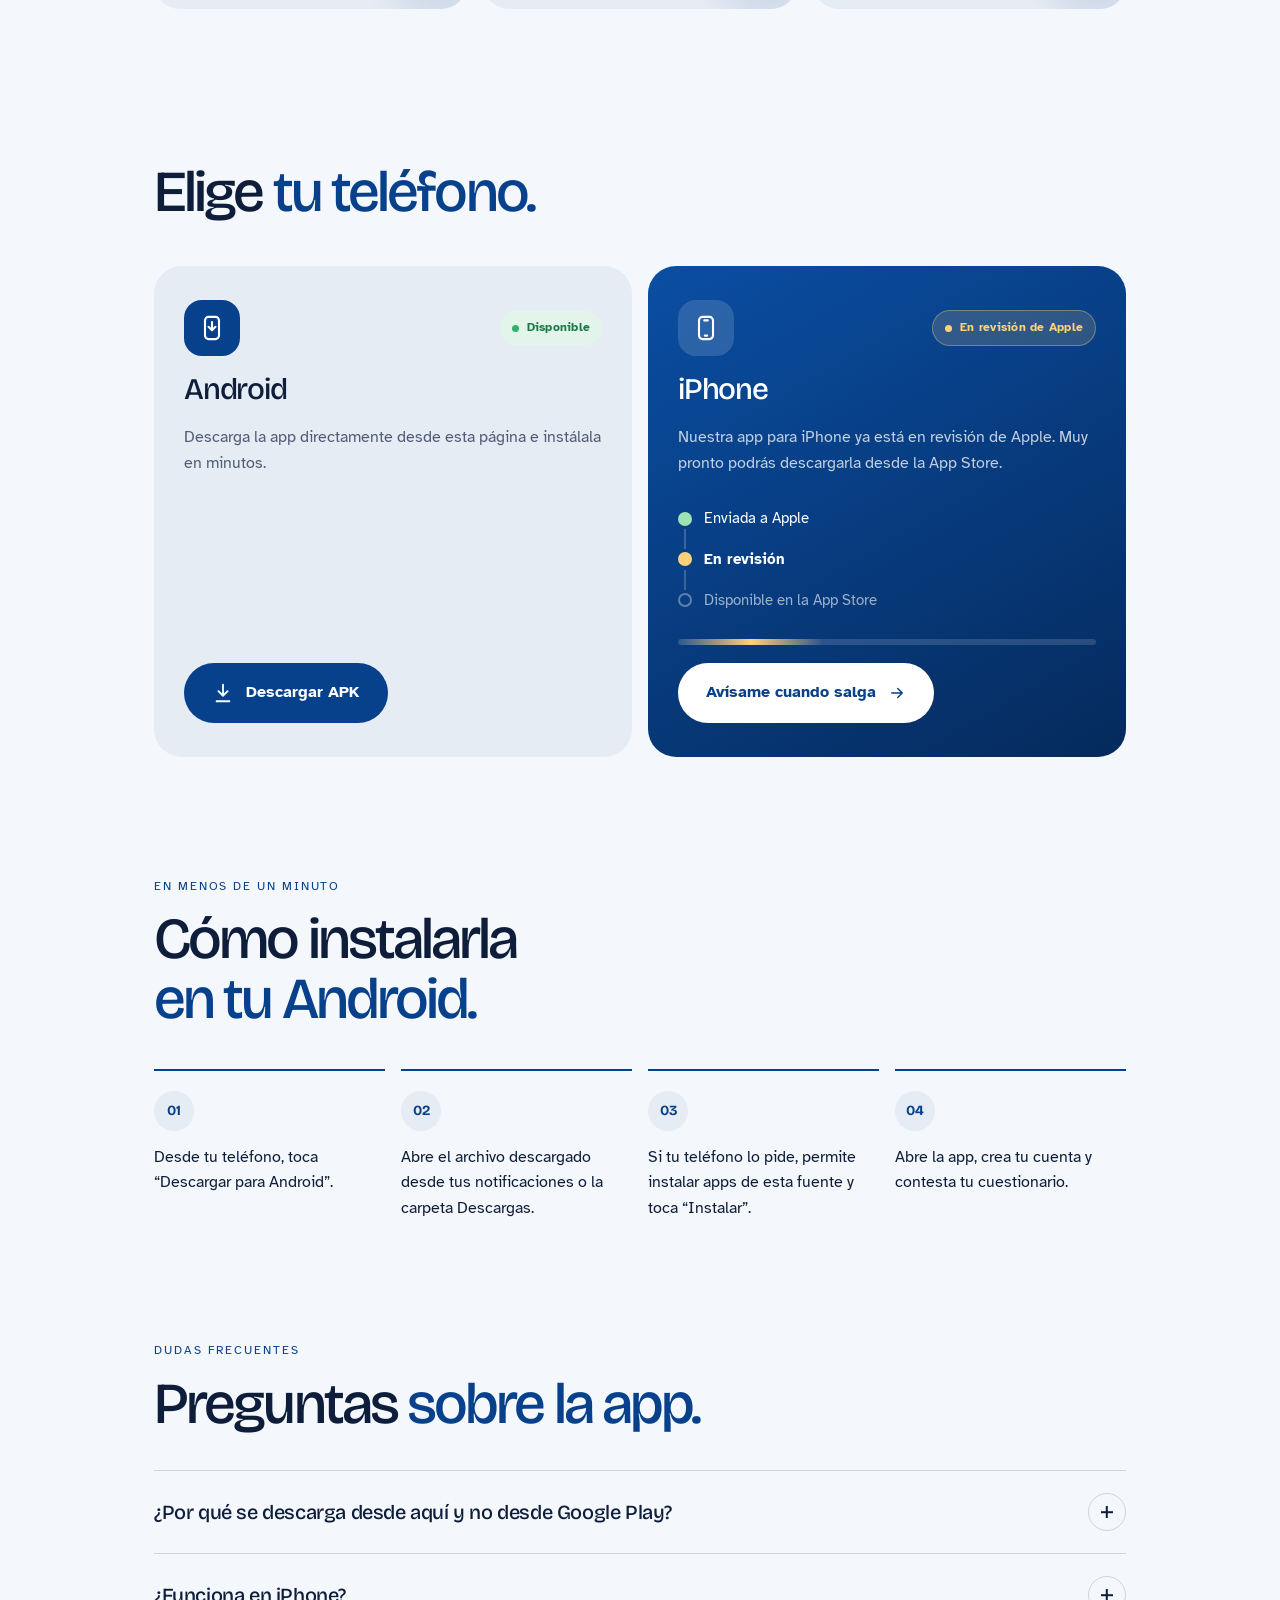
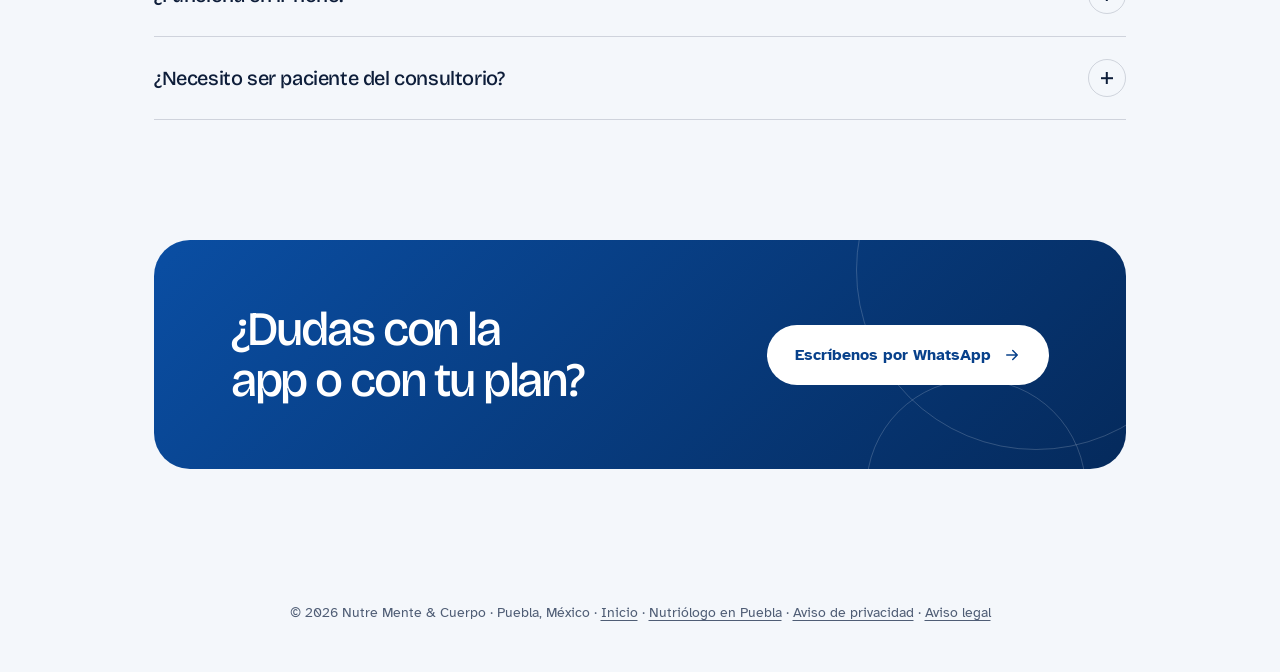
==== commit 6b2de15c: "Pagina de la app: apartado de iPhone en revision de Apple" ====
--- a/app/index.html
+++ b/app/index.html
@@ -5,7 +5,7 @@
     <meta name="viewport" content="width=device-width, initial-scale=1.0, viewport-fit=cover" />
     <base href="/" />
     <title>App Nutre Mente & Cuerpo | Descarga para Android</title>
-    <meta name="description" content="Descarga la app de Nutre Mente & Cuerpo: tu plan de alimentación y tu rutina de entrenamiento siempre a la mano. Consultorio de nutrición y psicología en Puebla." />
+    <meta name="description" content="Descarga la app de Nutre Mente & Cuerpo para Android (iPhone muy pronto): tu plan de alimentación y tu rutina de entrenamiento siempre a la mano. Consultorio de nutrición y psicología en Puebla." />
     <link rel="canonical" href="https://nutrementeycuerpo.github.io/app/" />
     <meta name="theme-color" content="#08418b" />
     <link rel="icon" href="favicon.svg" type="image/svg+xml" />
@@ -185,6 +185,44 @@
       .ap-faq p { max-width: 62ch; padding-bottom: 24px; color: var(--muted); font-size: 16px; line-height: 1.7; }
       .ap-faq details[open] p { animation: ap-up .6s var(--ez); }
 
+
+      /* ---------- iPhone ---------- */
+      .ap-ios-pill { display: inline-flex; align-items: center; gap: 12px; min-height: 60px; padding: 0 22px 0 16px; border-radius: 999px; background: rgba(255,255,255,.1); border: 1px solid rgba(255,255,255,.28); backdrop-filter: blur(6px); }
+      .ap-ios-pill svg { width: 22px; height: 22px; }
+      .ap-ios-pill b { display: block; font-size: 15px; }
+      .ap-ios-pill small { display: flex; align-items: center; gap: 6px; font-size: 12px; opacity: .8; }
+      .ap-ios-pill small i, .ap-badge.review i { width: 7px; height: 7px; border-radius: 50%; background: #ffd27a; animation: ap-pulse 1.6s ease-in-out infinite; }
+
+      .ap-plat { margin-top: 44px; display: grid; grid-template-columns: 1fr 1fr; gap: 16px; }
+      .ap-pcard { position: relative; overflow: hidden; display: flex; flex-direction: column; gap: 18px; padding: 34px 30px; border-radius: 28px; background: var(--cream); transition: transform .5s var(--ez), box-shadow .5s var(--ez); }
+      .ap-pcard:hover { transform: translateY(-6px); box-shadow: 0 30px 50px -30px rgba(8,65,139,.45); }
+      .ap-pcard.dark { color: white; background: linear-gradient(150deg, #0a4ea3, var(--forest-deep)); }
+      .ap-pcard-top { display: flex; align-items: center; justify-content: space-between; gap: 12px; }
+      .ap-pcard .ap-ico { background: var(--forest); }
+      .ap-pcard.dark .ap-ico { background: rgba(255,255,255,.14); }
+      .ap-pcard .ap-ico svg * { stroke-dasharray: none; stroke-dashoffset: 0; animation: none; }
+      .ap-badge { display: inline-flex; align-items: center; gap: 8px; padding: 7px 12px; border-radius: 999px; font-size: 12px; font-weight: 700; letter-spacing: .02em; }
+      .ap-badge.ok { background: #e3f5ea; color: #1b7a44; }
+      .ap-badge.ok i { width: 7px; height: 7px; border-radius: 50%; background: #2fb36a; }
+      .ap-badge.review { background: rgba(255,210,122,.16); color: #ffd27a; border: 1px solid rgba(255,210,122,.35); }
+      .ap-pcard h3 { font: 500 30px/1.05 var(--display); letter-spacing: -.04em; }
+      .ap-pcard p { color: var(--muted); font-size: 16px; line-height: 1.65; }
+      .ap-pcard.dark p { color: rgba(255,255,255,.75); }
+      .ap-pcard .ap-btn { align-self: flex-start; margin-top: auto; }
+      .ap-pcard:not(.dark) .ap-btn { background: var(--forest); color: white; }
+      .ap-track { list-style: none; display: grid; gap: 0; margin-top: 4px; }
+      .ap-track li { position: relative; display: flex; align-items: center; gap: 12px; padding: 8px 0; font-size: 15px; color: rgba(255,255,255,.6); }
+      .ap-track li::before { content: ""; flex: none; width: 14px; height: 14px; border-radius: 50%; border: 2px solid rgba(255,255,255,.35); box-sizing: border-box; }
+      .ap-track li + li::after { content: ""; position: absolute; left: 6px; top: -10px; width: 2px; height: 20px; background: rgba(255,255,255,.2); }
+      .ap-track li.done { color: white; }
+      .ap-track li.done::before { border-color: #9fe3b4; background: #9fe3b4; }
+      .ap-track li.now { color: white; font-weight: 700; }
+      .ap-track li.now::before { border-color: #ffd27a; background: #ffd27a; box-shadow: 0 0 0 0 rgba(255,210,122,.6); animation: ap-ping-y 1.8s infinite; }
+      @keyframes ap-ping-y { 70% { box-shadow: 0 0 0 9px rgba(255,210,122,0); } 100% { box-shadow: 0 0 0 0 rgba(255,210,122,0); } }
+      .ap-scan { height: 6px; border-radius: 99px; background: rgba(255,255,255,.14); overflow: hidden; }
+      .ap-scan i { display: block; width: 35%; height: 100%; border-radius: inherit; background: linear-gradient(90deg, transparent, #ffd27a, transparent); animation: ap-scan 2.2s ease-in-out infinite; }
+      @keyframes ap-scan { from { transform: translateX(-100%); } to { transform: translateX(300%); } }
+
       .ap-cta { max-width: 1100px; margin: 80px auto 0; padding: 0 5vw 100px; }
       .ap-cta-box { position: relative; overflow: hidden; padding: 64px 6vw; border-radius: 36px; color: white; background: linear-gradient(135deg, #0a4ea3, var(--forest-deep)); display: flex; flex-wrap: wrap; gap: 24px; align-items: center; justify-content: space-between; }
       .ap-cta-box::before, .ap-cta-box::after { content: ""; position: absolute; border-radius: 50%; border: 1px solid rgba(255,255,255,.18); pointer-events: none; }
@@ -205,6 +243,7 @@
         .ap-chip.c2 { right: -30%; }
         .ap-chip.c3 { display: none; }
         .ap-feats { grid-template-columns: 1fr; }
+        .ap-plat { grid-template-columns: 1fr; }
         .ap-steps { grid-template-columns: 1fr 1fr; }
         .ap-marquee { margin-top: 120px; }
       }
@@ -223,8 +262,8 @@
       }
     </style>
   </head>
-  <!-- Mientras no exista el APK, deja la clase "is-soon" en <body>. Cuando subas el APK a GitHub Releases
-       con el nombre nutre-mente-y-cuerpo.apk, quita "is-soon" y los botones de descarga se activan solos. -->
+  <!-- Android: el botón descarga siempre el APK más reciente de GitHub Releases (archivo nutrementeycuerpo.apk).
+       iPhone: cuando Apple apruebe la app, cambia los textos "En revisión" por el enlace de la App Store. -->
   <body class="">
     <section class="ap-hero">
       <div class="ap-blob b1" aria-hidden="true"></div>
@@ -239,7 +278,7 @@
       </header>
       <div class="ap-hero-in">
         <div class="ap-hero-copy">
-          <div class="ap-kicker ap-in" style="--d:100"><i></i>App oficial · Android</div>
+          <div class="ap-kicker ap-in" style="--d:100"><i></i>App oficial · Android y iPhone</div>
           <h1>
             <span class="ln"><span style="--d:220">Tu plan,</span></span>
             <span class="ln"><span class="soft" style="--d:340">siempre en tu</span></span>
@@ -256,6 +295,7 @@
             </a>
             <span class="ap-meta ap-file">Archivo APK · Para teléfonos Android</span>
             <span class="ap-soon-tag ap-soon"><i></i>Disponible muy pronto</span>
+            <a class="ap-ios-pill" href="app/#plataformas"><svg aria-hidden="true" viewBox="0 0 24 24" fill="none" stroke="currentColor" stroke-width="1.8" stroke-linecap="round" stroke-linejoin="round"><rect x="6" y="2.5" width="12" height="19" rx="3" /><path d="M10.5 5.5h3M11 18.5h2" /></svg><span><b>iPhone</b><small><i></i>En revisión de Apple</small></span></a>
             <a class="ap-btn ap-btn-ghost ap-soon" href="https://wa.me/5212215755446?text=Hola%2C%20quiero%20que%20me%20avisen%20cuando%20est%C3%A9%20lista%20la%20app%20de%20Nutre%20Mente%20%26%20Cuerpo" target="_blank" rel="noreferrer">
               Avísame por WhatsApp
               <svg class="arr" aria-hidden="true" viewBox="0 0 24 24" fill="none" stroke="currentColor" stroke-width="2" stroke-linecap="round" stroke-linejoin="round"><path d="M5 12h14M13 6l6 6-6 6" /></svg>
@@ -313,6 +353,43 @@
         </div>
       </section>
 
+      <section class="ap-sec" id="plataformas">
+        <div class="ap-eyebrow rv">Android y iPhone</div>
+        <h2 class="rv" style="--d:80">Elige <span>tu teléfono.</span></h2>
+        <div class="ap-plat">
+          <article class="ap-pcard rv" style="--d:0">
+            <div class="ap-pcard-top">
+              <div class="ap-ico"><svg viewBox="0 0 24 24" fill="none" stroke="currentColor" stroke-width="1.8" stroke-linecap="round" stroke-linejoin="round"><rect x="6" y="2.5" width="12" height="19" rx="3" /><path d="M12 7v7M9 11l3 3 3-3" /></svg></div>
+              <span class="ap-badge ok"><i></i>Disponible</span>
+            </div>
+            <h3>Android</h3>
+            <p>Descarga la app directamente desde esta página e instálala en minutos.</p>
+            <a class="ap-btn" href="https://github.com/nutrementeycuerpo/nutrementeycuerpo.github.io/releases/latest/download/nutrementeycuerpo.apk" download>
+              <svg aria-hidden="true" viewBox="0 0 24 24" fill="none" stroke="currentColor" stroke-width="2" stroke-linecap="round" stroke-linejoin="round"><path d="M12 3v12M7 10l5 5 5-5M5 21h14" /></svg>
+              Descargar APK
+            </a>
+          </article>
+          <article class="ap-pcard dark rv" style="--d:150">
+            <div class="ap-pcard-top">
+              <div class="ap-ico"><svg viewBox="0 0 24 24" fill="none" stroke="currentColor" stroke-width="1.8" stroke-linecap="round" stroke-linejoin="round"><rect x="6" y="2.5" width="12" height="19" rx="3" /><path d="M10.5 5.5h3M11 18.5h2" /></svg></div>
+              <span class="ap-badge review"><i></i>En revisión de Apple</span>
+            </div>
+            <h3>iPhone</h3>
+            <p>Nuestra app para iPhone ya está en revisión de Apple. Muy pronto podrás descargarla desde la App Store.</p>
+            <ol class="ap-track" aria-label="Estado de la app para iPhone">
+              <li class="done">Enviada a Apple</li>
+              <li class="now">En revisión</li>
+              <li>Disponible en la App Store</li>
+            </ol>
+            <div class="ap-scan" aria-hidden="true"><i></i></div>
+            <a class="ap-btn" href="https://wa.me/5212215755446?text=Hola%2C%20quiero%20que%20me%20avisen%20cuando%20est%C3%A9%20lista%20la%20app%20de%20Nutre%20Mente%20%26%20Cuerpo%20para%20iPhone" target="_blank" rel="noreferrer">
+              Avísame cuando salga
+              <svg class="arr" aria-hidden="true" viewBox="0 0 24 24" fill="none" stroke="currentColor" stroke-width="2" stroke-linecap="round" stroke-linejoin="round"><path d="M5 12h14M13 6l6 6-6 6" /></svg>
+            </a>
+          </article>
+        </div>
+      </section>
+
       <section class="ap-sec">
         <div class="ap-eyebrow rv">En menos de un minuto</div>
         <h2 class="rv" style="--d:80">Cómo instalarla <span>en tu Android.</span></h2>
@@ -334,7 +411,7 @@
           </details>
           <details>
             <summary>¿Funciona en iPhone?<i aria-hidden="true"></i></summary>
-            <p>Esta descarga es solo para teléfonos Android. Si tienes iPhone, escríbenos por WhatsApp y te contamos cómo llevar tu seguimiento.</p>
+            <p>Sí, muy pronto. La app para iPhone ya está en revisión de Apple y estará en la App Store en cuanto la aprueben. Si quieres, escríbenos por WhatsApp y te avisamos cuando salga.</p>
           </details>
           <details>
             <summary>¿Necesito ser paciente del consultorio?<i aria-hidden="true"></i></summary>
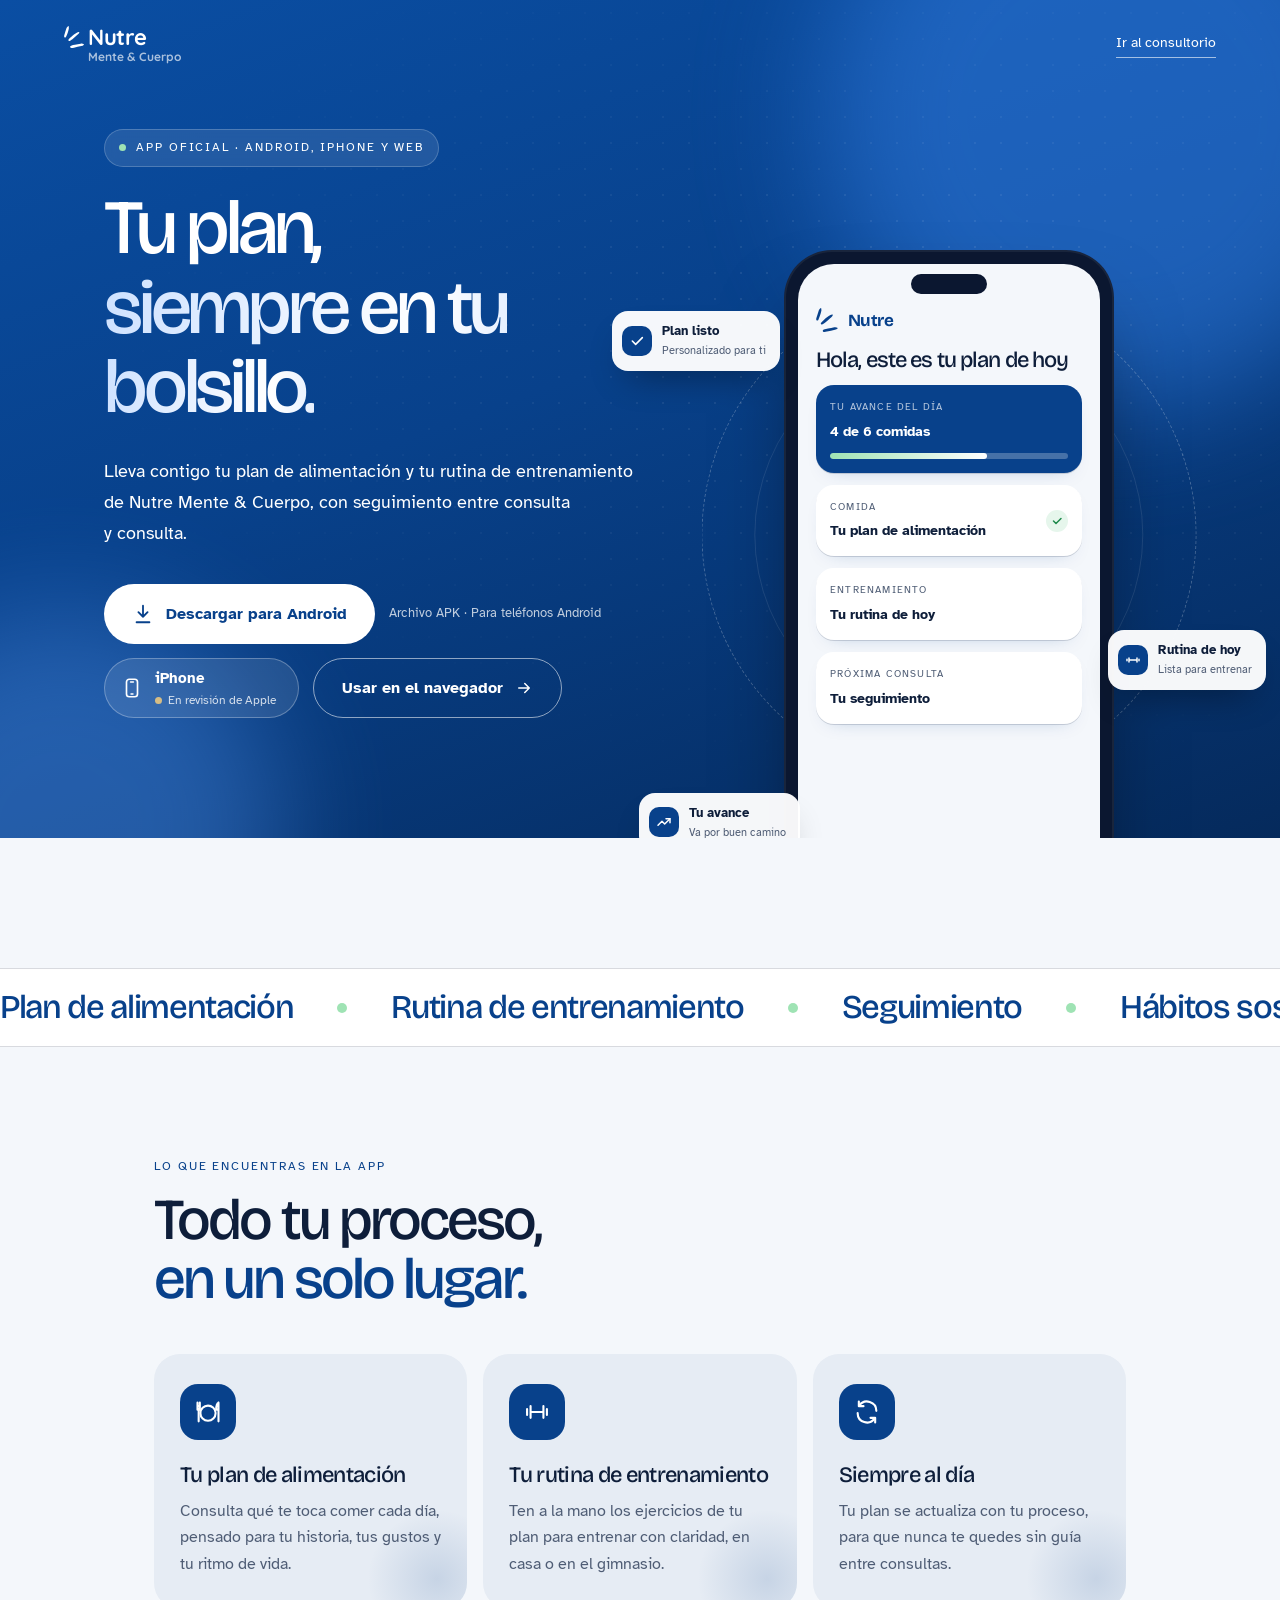
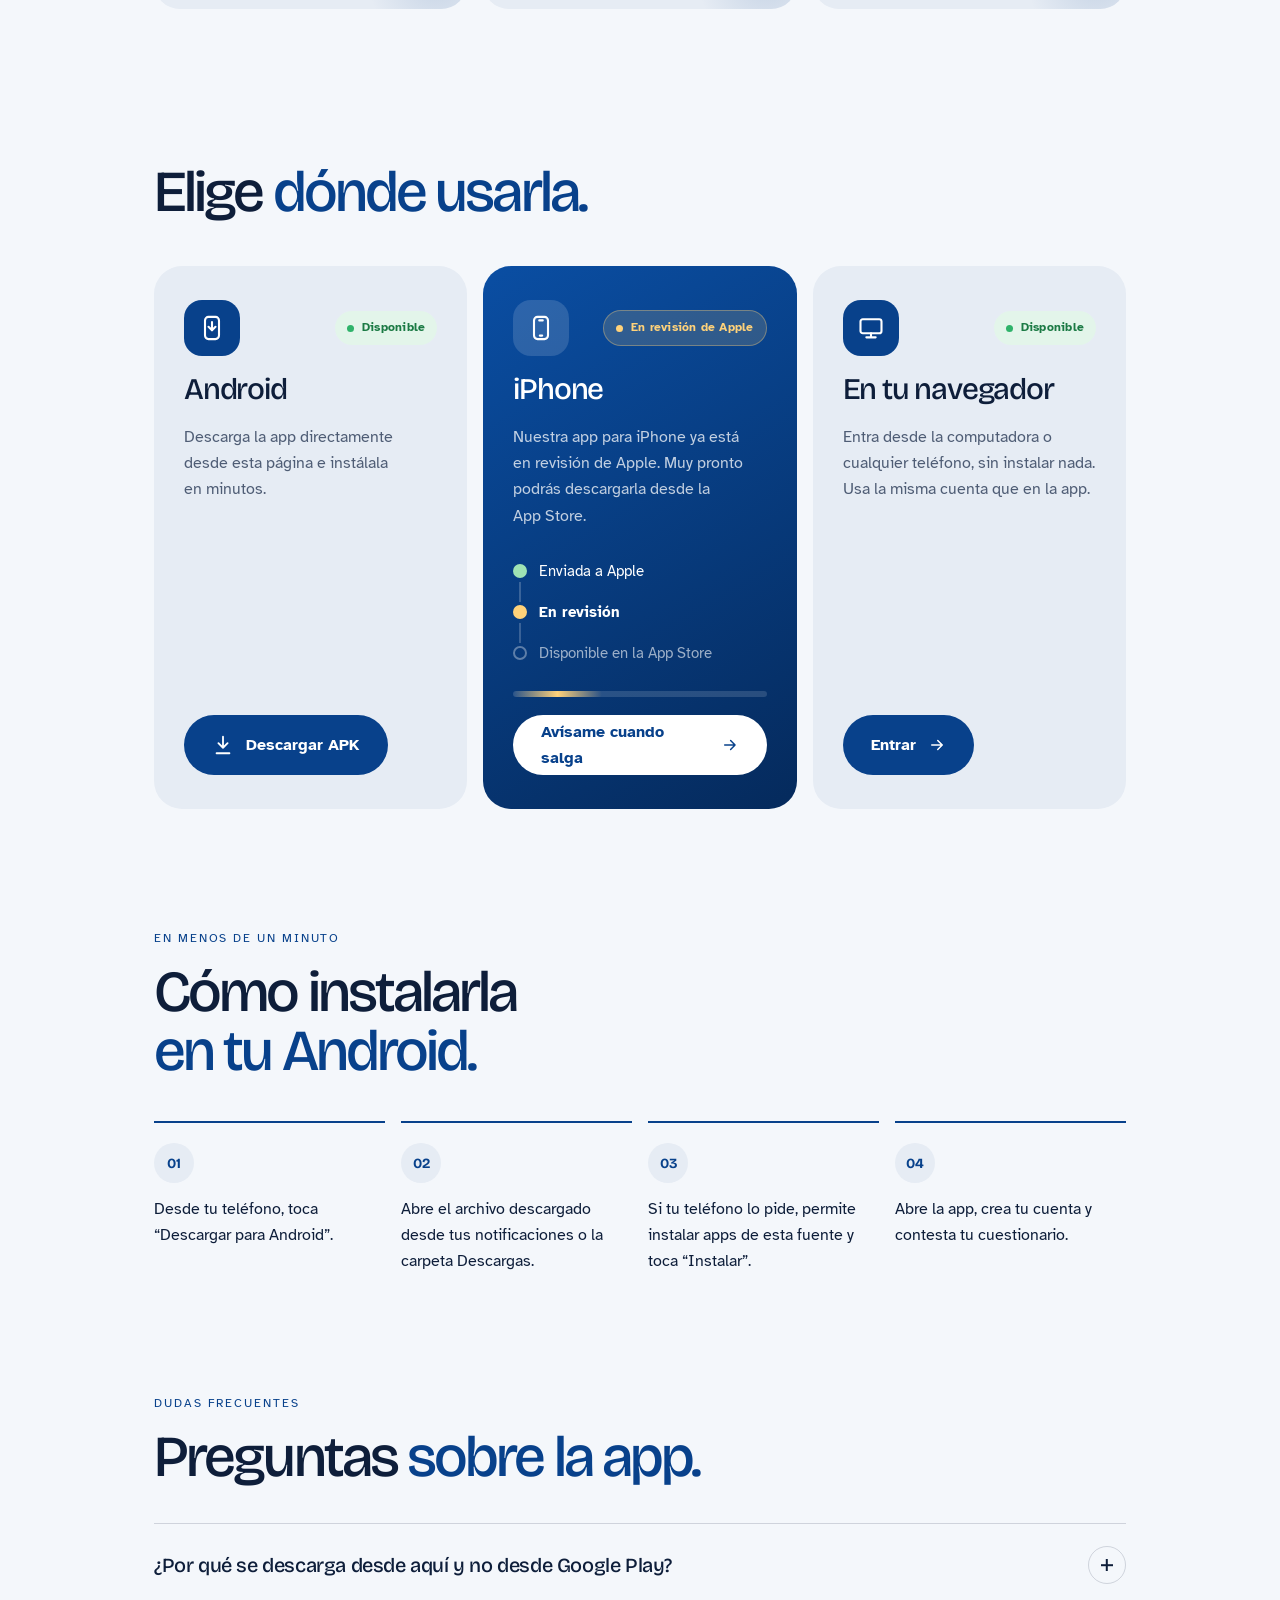
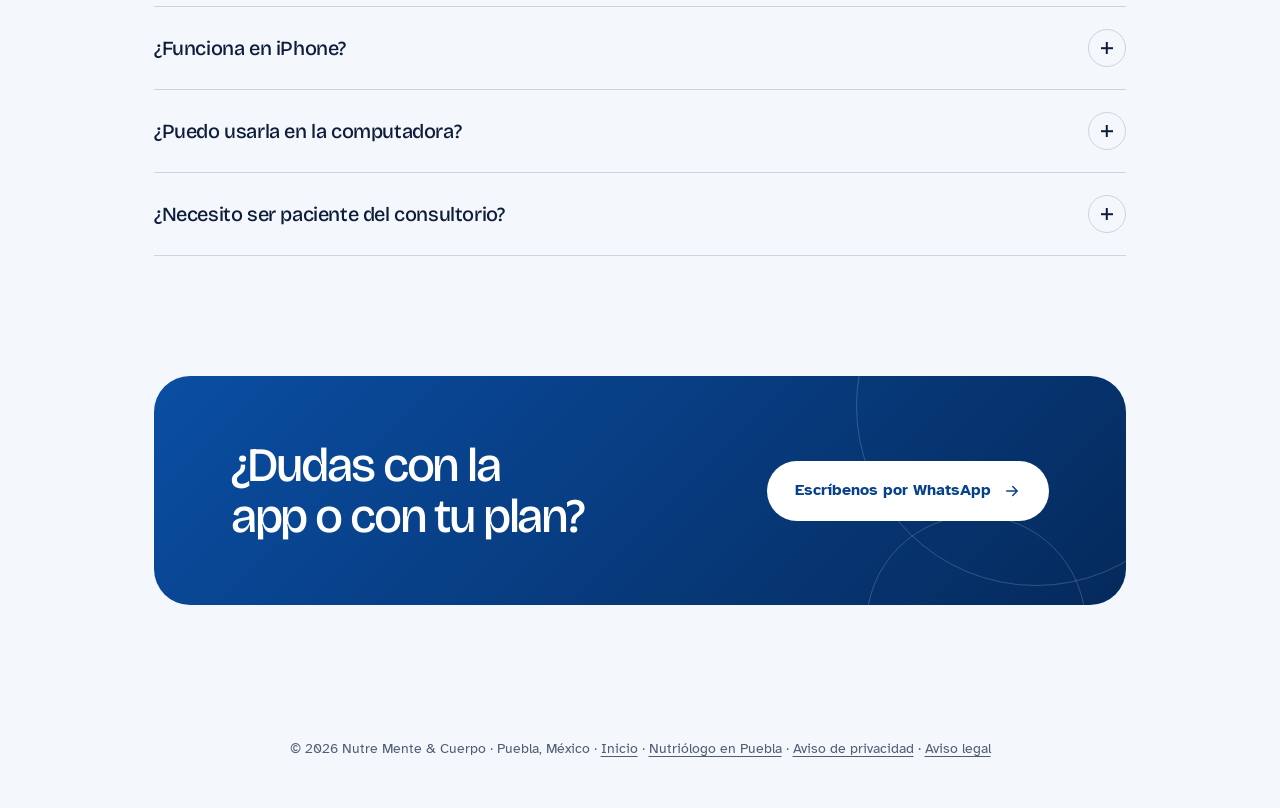
==== commit 297d7bc4: "Agrega acceso a la app en el navegador Co-Authored-By: Claude Opus 5.5 <noreply@anthropic.com>" ====
--- a/app/index.html
+++ b/app/index.html
@@ -193,7 +193,7 @@
       .ap-ios-pill small { display: flex; align-items: center; gap: 6px; font-size: 12px; opacity: .8; }
       .ap-ios-pill small i, .ap-badge.review i { width: 7px; height: 7px; border-radius: 50%; background: #ffd27a; animation: ap-pulse 1.6s ease-in-out infinite; }
 
-      .ap-plat { margin-top: 44px; display: grid; grid-template-columns: 1fr 1fr; gap: 16px; }
+      .ap-plat { margin-top: 44px; display: grid; grid-template-columns: repeat(3, 1fr); gap: 16px; }
       .ap-pcard { position: relative; overflow: hidden; display: flex; flex-direction: column; gap: 18px; padding: 34px 30px; border-radius: 28px; background: var(--cream); transition: transform .5s var(--ez), box-shadow .5s var(--ez); }
       .ap-pcard:hover { transform: translateY(-6px); box-shadow: 0 30px 50px -30px rgba(8,65,139,.45); }
       .ap-pcard.dark { color: white; background: linear-gradient(150deg, #0a4ea3, var(--forest-deep)); }
@@ -278,7 +278,7 @@
       </header>
       <div class="ap-hero-in">
         <div class="ap-hero-copy">
-          <div class="ap-kicker ap-in" style="--d:100"><i></i>App oficial · Android y iPhone</div>
+          <div class="ap-kicker ap-in" style="--d:100"><i></i>App oficial · Android, iPhone y web</div>
           <h1>
             <span class="ln"><span style="--d:220">Tu plan,</span></span>
             <span class="ln"><span class="soft" style="--d:340">siempre en tu</span></span>
@@ -296,6 +296,10 @@
             <span class="ap-meta ap-file">Archivo APK · Para teléfonos Android</span>
             <span class="ap-soon-tag ap-soon"><i></i>Disponible muy pronto</span>
             <a class="ap-ios-pill" href="app/#plataformas"><svg aria-hidden="true" viewBox="0 0 24 24" fill="none" stroke="currentColor" stroke-width="1.8" stroke-linecap="round" stroke-linejoin="round"><rect x="6" y="2.5" width="12" height="19" rx="3" /><path d="M10.5 5.5h3M11 18.5h2" /></svg><span><b>iPhone</b><small><i></i>En revisión de Apple</small></span></a>
+            <a class="ap-btn ap-btn-ghost" href="https://nutri-consultorio.expo.app" target="_blank" rel="noreferrer">
+              Usar en el navegador
+              <svg class="arr" aria-hidden="true" viewBox="0 0 24 24" fill="none" stroke="currentColor" stroke-width="2" stroke-linecap="round" stroke-linejoin="round"><path d="M5 12h14M13 6l6 6-6 6" /></svg>
+            </a>
             <a class="ap-btn ap-btn-ghost ap-soon" href="https://wa.me/5212215755446?text=Hola%2C%20quiero%20que%20me%20avisen%20cuando%20est%C3%A9%20lista%20la%20app%20de%20Nutre%20Mente%20%26%20Cuerpo" target="_blank" rel="noreferrer">
               Avísame por WhatsApp
               <svg class="arr" aria-hidden="true" viewBox="0 0 24 24" fill="none" stroke="currentColor" stroke-width="2" stroke-linecap="round" stroke-linejoin="round"><path d="M5 12h14M13 6l6 6-6 6" /></svg>
@@ -354,8 +358,8 @@
       </section>
 
       <section class="ap-sec" id="plataformas">
-        <div class="ap-eyebrow rv">Android y iPhone</div>
-        <h2 class="rv" style="--d:80">Elige <span>tu teléfono.</span></h2>
+        <div class="ap-eyebrow rv">Android, iPhone y web</div>
+        <h2 class="rv" style="--d:80">Elige <span>dónde usarla.</span></h2>
         <div class="ap-plat">
           <article class="ap-pcard rv" style="--d:0">
             <div class="ap-pcard-top">
@@ -387,6 +391,18 @@
               <svg class="arr" aria-hidden="true" viewBox="0 0 24 24" fill="none" stroke="currentColor" stroke-width="2" stroke-linecap="round" stroke-linejoin="round"><path d="M5 12h14M13 6l6 6-6 6" /></svg>
             </a>
           </article>
+          <article class="ap-pcard rv" style="--d:300">
+            <div class="ap-pcard-top">
+              <div class="ap-ico"><svg viewBox="0 0 24 24" fill="none" stroke="currentColor" stroke-width="1.8" stroke-linecap="round" stroke-linejoin="round"><rect x="3" y="4.5" width="18" height="12" rx="2" /><path d="M8 20h8M12 16.5V20" /></svg></div>
+              <span class="ap-badge ok"><i></i>Disponible</span>
+            </div>
+            <h3>En tu navegador</h3>
+            <p>Entra desde la computadora o cualquier teléfono, sin instalar nada. Usa la misma cuenta que en la app.</p>
+            <a class="ap-btn" href="https://nutri-consultorio.expo.app" target="_blank" rel="noreferrer">
+              Entrar
+              <svg class="arr" aria-hidden="true" viewBox="0 0 24 24" fill="none" stroke="currentColor" stroke-width="2" stroke-linecap="round" stroke-linejoin="round"><path d="M5 12h14M13 6l6 6-6 6" /></svg>
+            </a>
+          </article>
         </div>
       </section>
 
@@ -414,6 +430,10 @@
             <p>Sí, muy pronto. La app para iPhone ya está en revisión de Apple y estará en la App Store en cuanto la aprueben. Si quieres, escríbenos por WhatsApp y te avisamos cuando salga.</p>
           </details>
           <details>
+            <summary>¿Puedo usarla en la computadora?<i aria-hidden="true"></i></summary>
+            <p>Sí. Entra a la versión en el navegador con tu misma cuenta y verás tu plan, tu rutina y tu progreso, sin instalar nada.</p>
+          </details>
+          <details>
             <summary>¿Necesito ser paciente del consultorio?<i aria-hidden="true"></i></summary>
             <p>La app está pensada para acompañar tu proceso de nutrición con nosotros. Si aún no eres paciente, escríbenos y te ayudamos a agendar tu primera consulta.</p>
           </details>
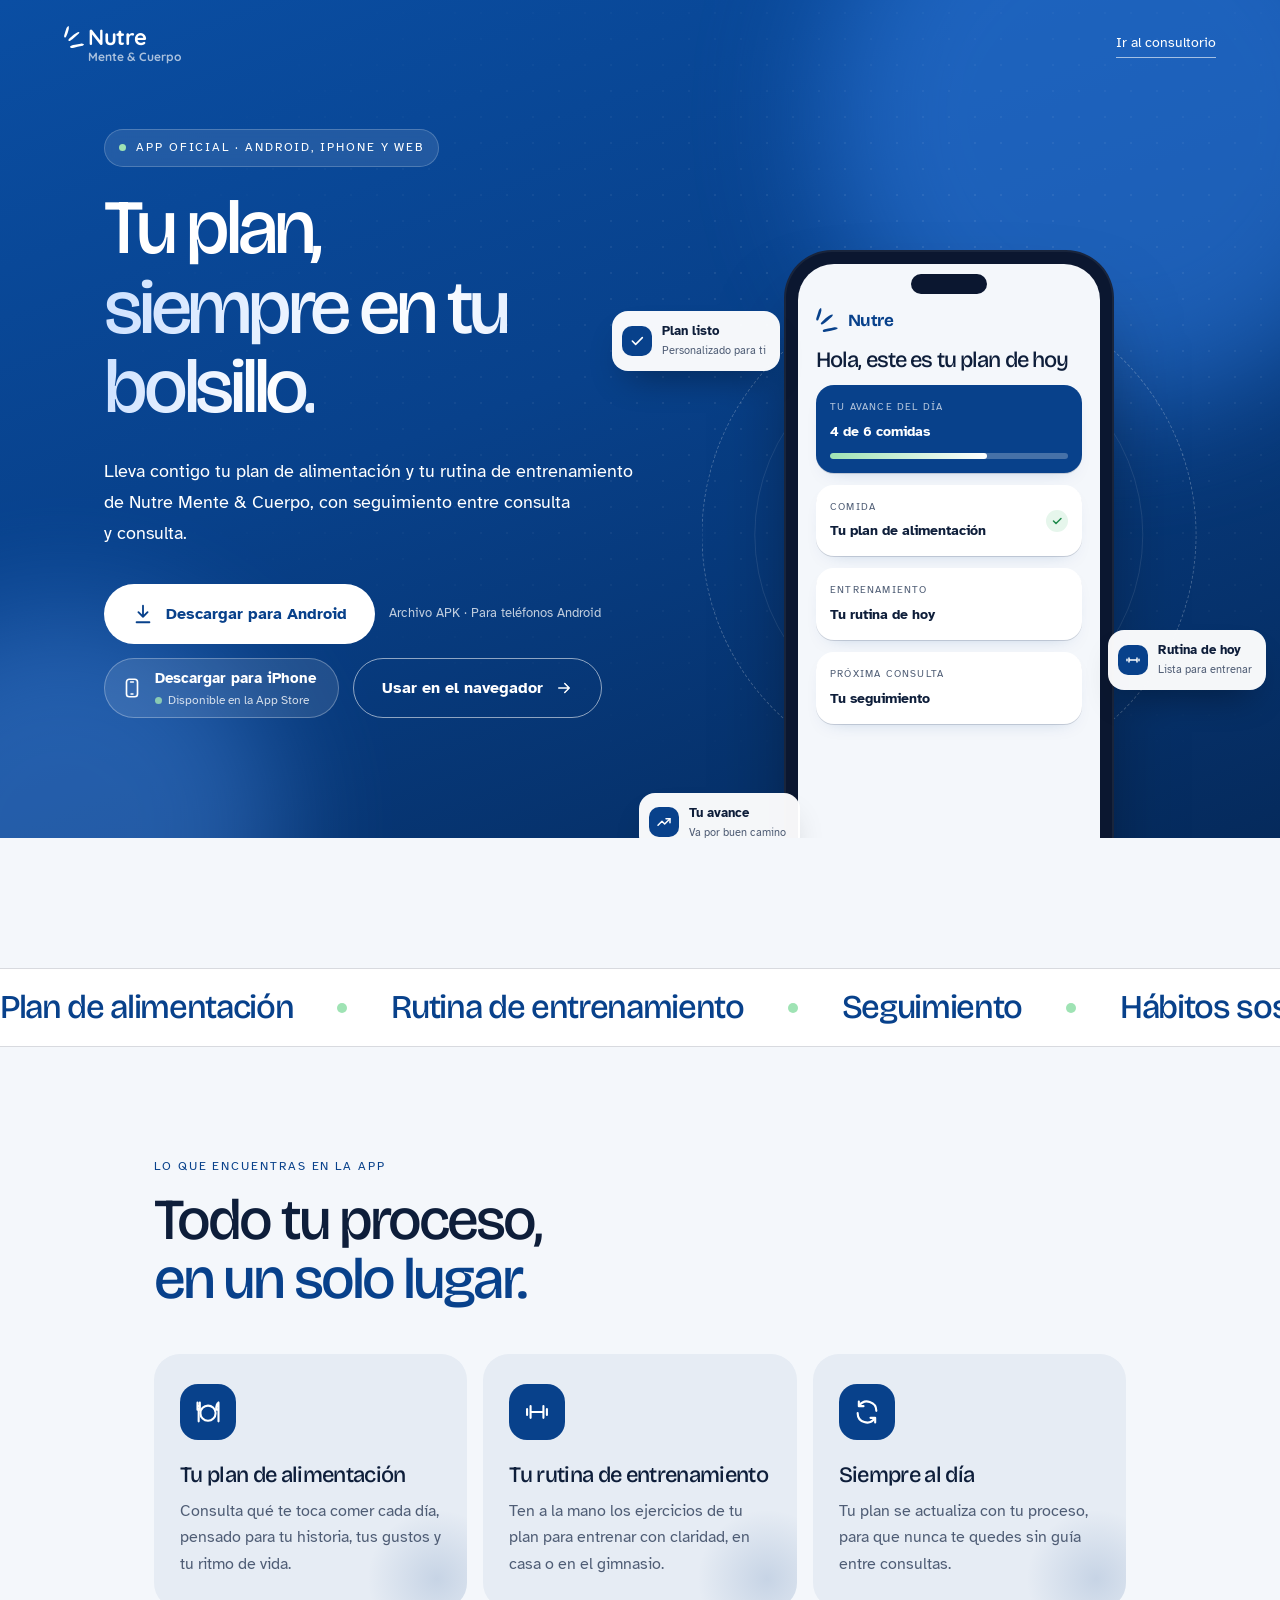
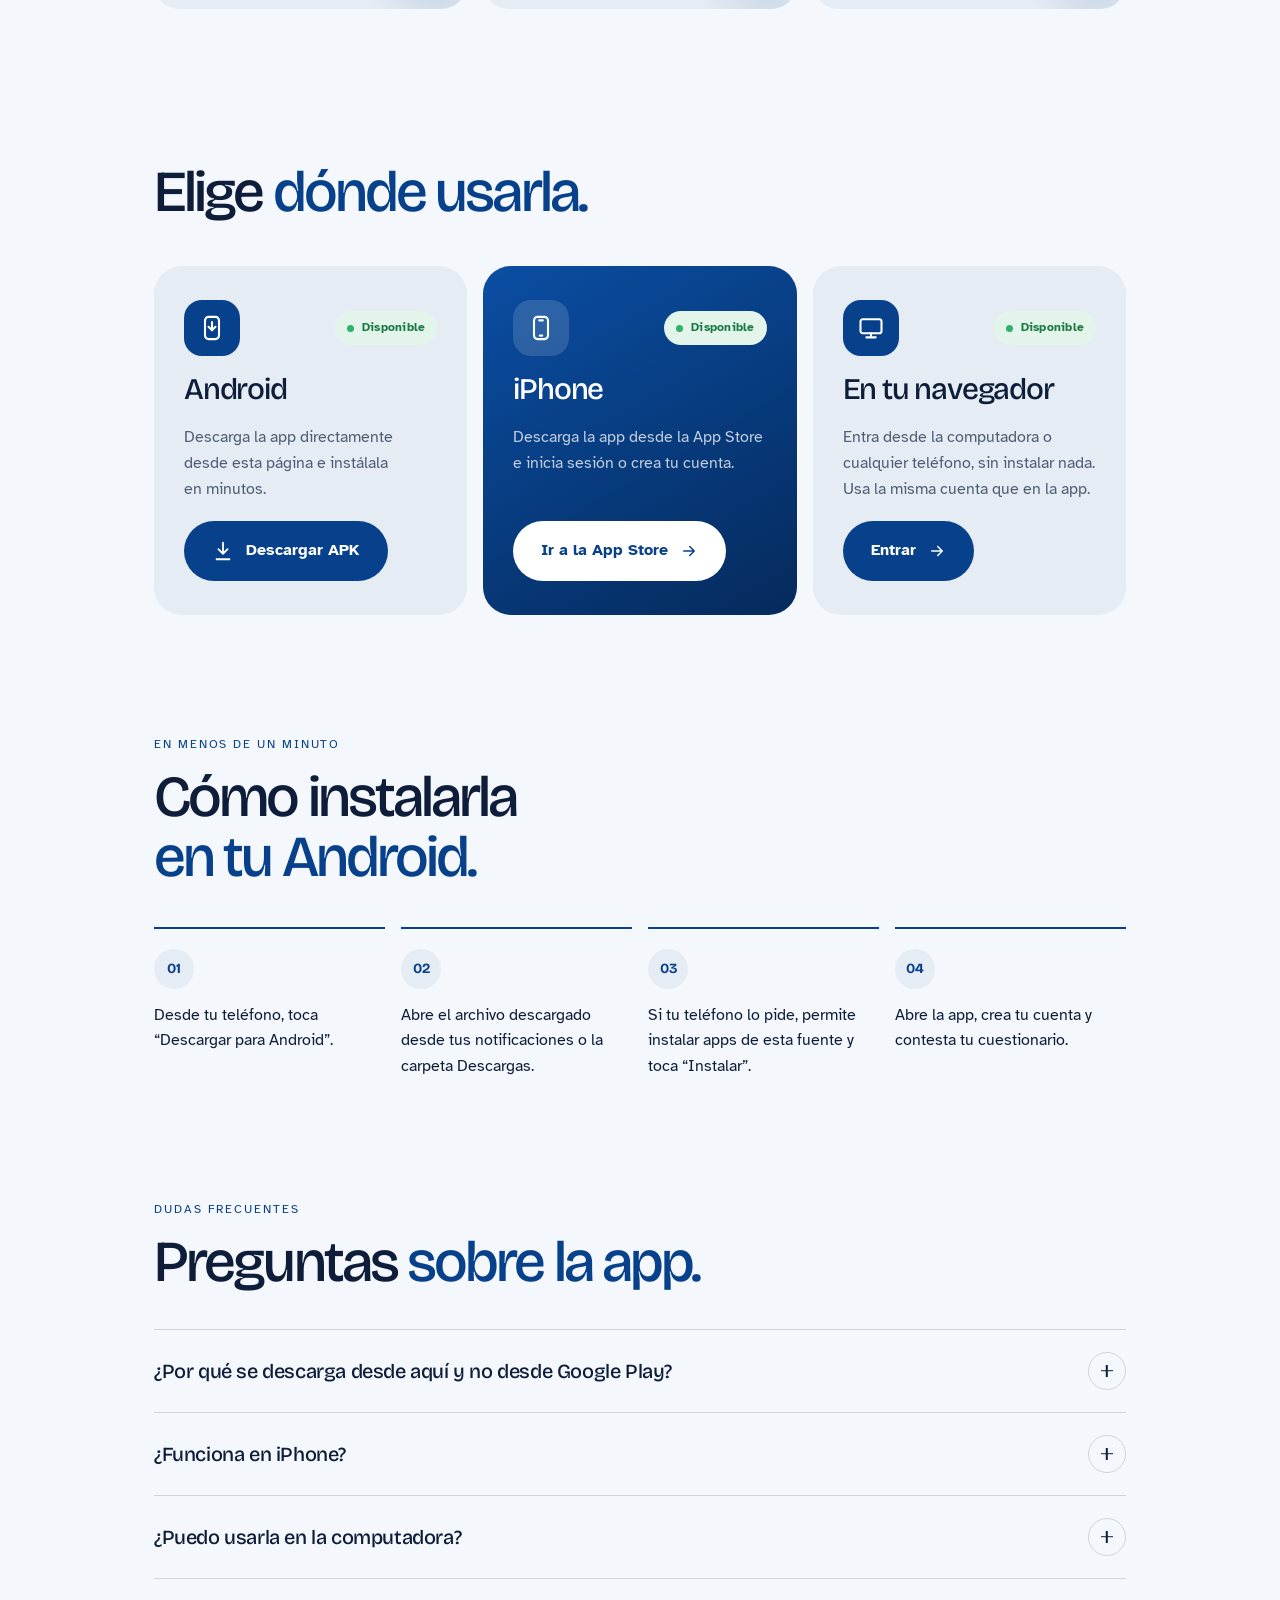
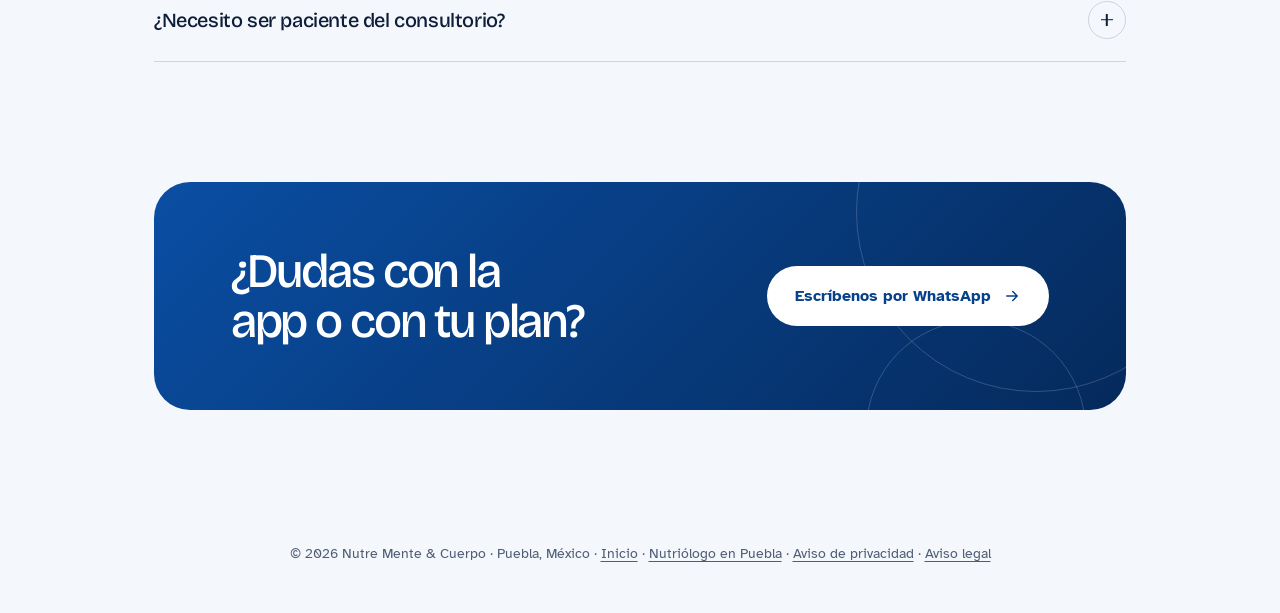
==== commit 2196ad54: "Pagina de la app: enlace directo a la App Store La app de iPhone ya esta publicada: se quitan los av" ====
--- a/app/index.html
+++ b/app/index.html
@@ -4,8 +4,8 @@
     <meta charset="UTF-8" />
     <meta name="viewport" content="width=device-width, initial-scale=1.0, viewport-fit=cover" />
     <base href="/" />
-    <title>App Nutre Mente & Cuerpo | Descarga para Android</title>
-    <meta name="description" content="Descarga la app de Nutre Mente & Cuerpo para Android (iPhone muy pronto): tu plan de alimentación y tu rutina de entrenamiento siempre a la mano. Consultorio de nutrición y psicología en Puebla." />
+    <title>App Nutre Mente & Cuerpo | Descarga para iPhone y Android</title>
+    <meta name="description" content="Descarga la app de Nutre Mente & Cuerpo para iPhone y Android: tu plan de alimentación y tu rutina de entrenamiento siempre a la mano. Consultorio de nutrición y psicología en Puebla." />
     <link rel="canonical" href="https://nutrementeycuerpo.github.io/app/" />
     <meta name="theme-color" content="#08418b" />
     <link rel="icon" href="favicon.svg" type="image/svg+xml" />
@@ -184,6 +184,7 @@
       .ap-faq details[open] summary i::after { transform: translate(-50%, -50%) rotate(0); }
       .ap-faq p { max-width: 62ch; padding-bottom: 24px; color: var(--muted); font-size: 16px; line-height: 1.7; }
       .ap-faq details[open] p { animation: ap-up .6s var(--ez); }
+      .ap-faq p a { text-decoration: underline; text-underline-offset: 3px; }
 
 
       /* ---------- iPhone ---------- */
@@ -191,7 +192,7 @@
       .ap-ios-pill svg { width: 22px; height: 22px; }
       .ap-ios-pill b { display: block; font-size: 15px; }
       .ap-ios-pill small { display: flex; align-items: center; gap: 6px; font-size: 12px; opacity: .8; }
-      .ap-ios-pill small i, .ap-badge.review i { width: 7px; height: 7px; border-radius: 50%; background: #ffd27a; animation: ap-pulse 1.6s ease-in-out infinite; }
+      .ap-ios-pill small i { width: 7px; height: 7px; border-radius: 50%; background: #9fe3b4; }
 
       .ap-plat { margin-top: 44px; display: grid; grid-template-columns: repeat(3, 1fr); gap: 16px; }
       .ap-pcard { position: relative; overflow: hidden; display: flex; flex-direction: column; gap: 18px; padding: 34px 30px; border-radius: 28px; background: var(--cream); transition: transform .5s var(--ez), box-shadow .5s var(--ez); }
@@ -263,7 +264,7 @@
     </style>
   </head>
   <!-- Android: el botón descarga siempre el APK más reciente de GitHub Releases (archivo nutrementeycuerpo.apk).
-       iPhone: cuando Apple apruebe la app, cambia los textos "En revisión" por el enlace de la App Store. -->
+       iPhone: enlace directo a la App Store. -->
   <body class="">
     <section class="ap-hero">
       <div class="ap-blob b1" aria-hidden="true"></div>
@@ -295,7 +296,7 @@
             </a>
             <span class="ap-meta ap-file">Archivo APK · Para teléfonos Android</span>
             <span class="ap-soon-tag ap-soon"><i></i>Disponible muy pronto</span>
-            <a class="ap-ios-pill" href="app/#plataformas"><svg aria-hidden="true" viewBox="0 0 24 24" fill="none" stroke="currentColor" stroke-width="1.8" stroke-linecap="round" stroke-linejoin="round"><rect x="6" y="2.5" width="12" height="19" rx="3" /><path d="M10.5 5.5h3M11 18.5h2" /></svg><span><b>iPhone</b><small><i></i>En revisión de Apple</small></span></a>
+            <a class="ap-ios-pill" href="https://apps.apple.com/mx/app/nutre-mente-cuerpo/id6823785400" target="_blank" rel="noreferrer"><svg aria-hidden="true" viewBox="0 0 24 24" fill="none" stroke="currentColor" stroke-width="1.8" stroke-linecap="round" stroke-linejoin="round"><rect x="6" y="2.5" width="12" height="19" rx="3" /><path d="M10.5 5.5h3M11 18.5h2" /></svg><span><b>Descargar para iPhone</b><small><i></i>Disponible en la App Store</small></span></a>
             <a class="ap-btn ap-btn-ghost" href="https://nutri-consultorio.expo.app" target="_blank" rel="noreferrer">
               Usar en el navegador
               <svg class="arr" aria-hidden="true" viewBox="0 0 24 24" fill="none" stroke="currentColor" stroke-width="2" stroke-linecap="round" stroke-linejoin="round"><path d="M5 12h14M13 6l6 6-6 6" /></svg>
@@ -376,18 +377,12 @@
           <article class="ap-pcard dark rv" style="--d:150">
             <div class="ap-pcard-top">
               <div class="ap-ico"><svg viewBox="0 0 24 24" fill="none" stroke="currentColor" stroke-width="1.8" stroke-linecap="round" stroke-linejoin="round"><rect x="6" y="2.5" width="12" height="19" rx="3" /><path d="M10.5 5.5h3M11 18.5h2" /></svg></div>
-              <span class="ap-badge review"><i></i>En revisión de Apple</span>
+              <span class="ap-badge ok"><i></i>Disponible</span>
             </div>
             <h3>iPhone</h3>
-            <p>Nuestra app para iPhone ya está en revisión de Apple. Muy pronto podrás descargarla desde la App Store.</p>
-            <ol class="ap-track" aria-label="Estado de la app para iPhone">
-              <li class="done">Enviada a Apple</li>
-              <li class="now">En revisión</li>
-              <li>Disponible en la App Store</li>
-            </ol>
-            <div class="ap-scan" aria-hidden="true"><i></i></div>
-            <a class="ap-btn" href="https://wa.me/5212215755446?text=Hola%2C%20quiero%20que%20me%20avisen%20cuando%20est%C3%A9%20lista%20la%20app%20de%20Nutre%20Mente%20%26%20Cuerpo%20para%20iPhone" target="_blank" rel="noreferrer">
-              Avísame cuando salga
+            <p>Descarga la app desde la App Store e inicia sesión o crea tu cuenta.</p>
+            <a class="ap-btn" href="https://apps.apple.com/mx/app/nutre-mente-cuerpo/id6823785400" target="_blank" rel="noreferrer">
+              Ir a la App Store
               <svg class="arr" aria-hidden="true" viewBox="0 0 24 24" fill="none" stroke="currentColor" stroke-width="2" stroke-linecap="round" stroke-linejoin="round"><path d="M5 12h14M13 6l6 6-6 6" /></svg>
             </a>
           </article>
@@ -427,7 +422,7 @@
           </details>
           <details>
             <summary>¿Funciona en iPhone?<i aria-hidden="true"></i></summary>
-            <p>Sí, muy pronto. La app para iPhone ya está en revisión de Apple y estará en la App Store en cuanto la aprueben. Si quieres, escríbenos por WhatsApp y te avisamos cuando salga.</p>
+            <p>Sí. Ya está disponible en la <a href="https://apps.apple.com/mx/app/nutre-mente-cuerpo/id6823785400" target="_blank" rel="noreferrer">App Store</a>.</p>
           </details>
           <details>
             <summary>¿Puedo usarla en la computadora?<i aria-hidden="true"></i></summary>
